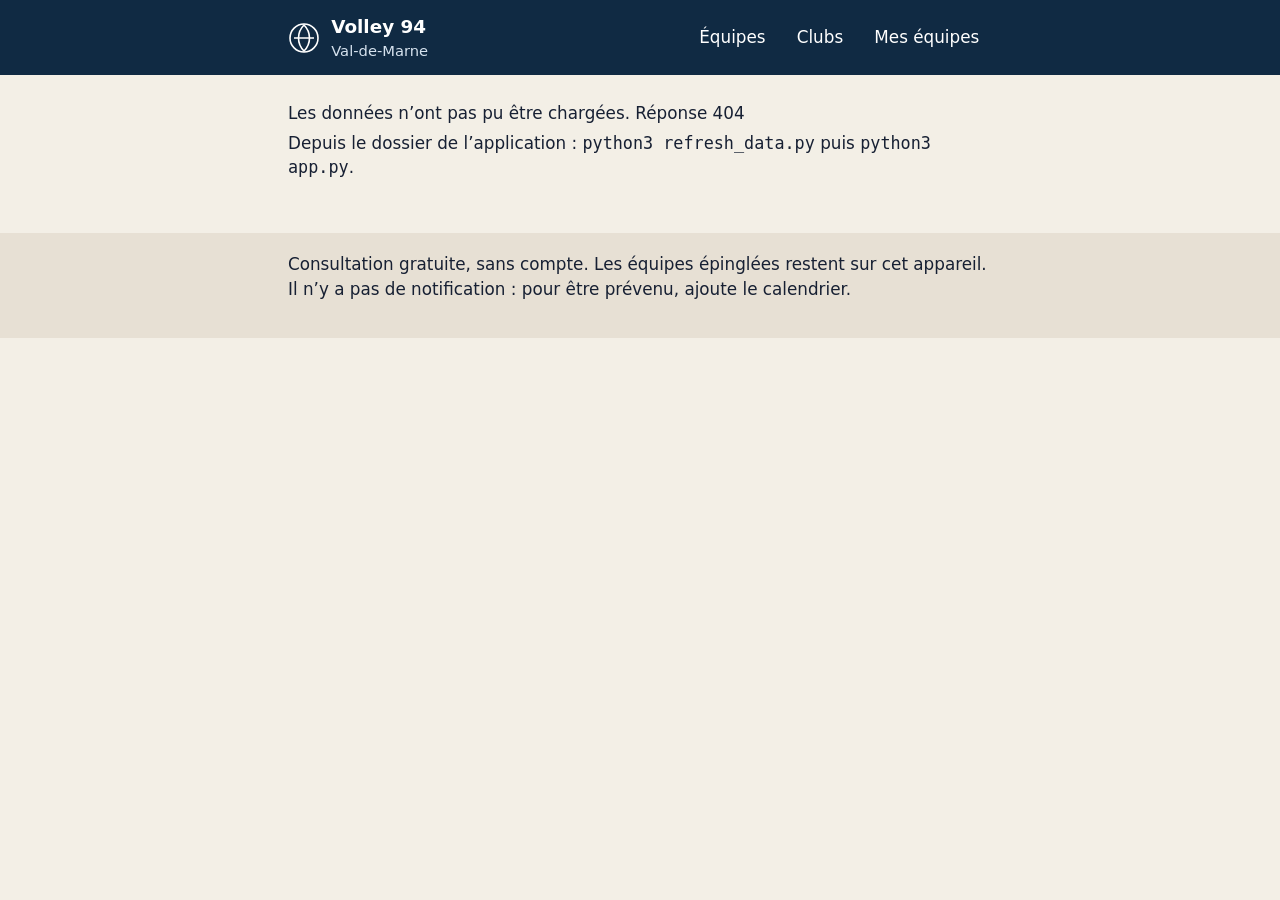
==== static/index.html @ c7c26ee9 "Ajouter Volley 94, consultation des clubs et matchs du Val-de-Marne. Application locale sans compte " ====
<!DOCTYPE html>
<html lang="fr">
<head>
  <meta charset="utf-8">
  <meta name="viewport" content="width=device-width, initial-scale=1">
  <meta name="robots" content="noindex">
  <meta name="description" content="Équipes, classements et matchs de volley du Val-de-Marne. Gratuit, sans compte.">
  <title>Volley 94 — équipes et matchs</title>
  <link rel="icon" href="data:image/svg+xml,%3Csvg xmlns='http://www.w3.org/2000/svg' viewBox='0 0 32 32'%3E%3Ccircle cx='16' cy='16' r='14' fill='%23102a43'/%3E%3Cpath d='M6 16h20M16 3c3.5 3.5 5.5 8 5.5 13S19.5 25.5 16 29c-3.5-3.5-5.5-8-5.5-13S12.5 6.5 16 3z' fill='none' stroke='%23f3efe6' stroke-width='1.6'/%3E%3C/svg%3E">
  <link rel="stylesheet" href="/static/style.css">
</head>
<body>
  <a class="skip" href="#contenu">Aller au contenu</a>
  <header class="top">
    <div class="bar">
      <a class="brand" href="/">
        <svg class="ball" viewBox="0 0 32 32" aria-hidden="true">
          <circle cx="16" cy="16" r="14" fill="none" stroke="currentColor" stroke-width="1.6"></circle>
          <path d="M6 16h20M16 3c3.5 3.5 5.5 8 5.5 13S19.5 25.5 16 29c-3.5-3.5-5.5-8-5.5-13S12.5 6.5 16 3z" fill="none" stroke="currentColor" stroke-width="1.6"></path>
        </svg>
        <span>
          <span class="brand-name">Volley 94</span>
          <span class="brand-sub">Val-de-Marne</span>
        </span>
      </a>
      <nav aria-label="Navigation">
        <a href="/">Équipes</a>
        <a href="/clubs">Clubs</a>
        <a href="/#suivies">Mes équipes</a>
      </nav>
    </div>
  </header>
  <main id="contenu" tabindex="-1">
    <p>Chargement des équipes…</p>
  </main>
  <footer>
    <div class="bar" id="pied">
      <p>Consultation gratuite, sans compte. Les équipes épinglées restent sur cet appareil. Il n’y a pas de notification : pour être prévenu, ajoute le calendrier.</p>
    </div>
  </footer>
  <noscript>
    <p>Active JavaScript pour afficher les équipes. Le serveur doit tourner sur cet ordinateur.</p>
  </noscript>
  <script src="/static/app.js"></script>
</body>
</html>
---- static/style.css ----
:root {
  --bg: #f3efe6;
  --ink: #172033;
  --muted: #3c4a5c;
  --card: #fffdf8;
  --navy: #102a43;
  --clay: #9a3412;
  --line: #e4d8c8;
  --tint: #fff7ed;
  --good: #14532d;
  --focus: #9a3412;
}

* { box-sizing: border-box; }

html { scroll-behavior: smooth; }

body {
  margin: 0;
  background: var(--bg);
  color: var(--ink);
  font-family: "Avenir Next", "Segoe UI", system-ui, sans-serif;
  font-size: 1.05rem;
  line-height: 1.45;
}

h1, h2, h3 {
  font-family: Georgia, "Iowan Old Style", Palatino, serif;
  line-height: 1.2;
  font-weight: 600;
}

h1 { font-size: clamp(1.7rem, 4vw, 2.35rem); margin: 0 0 0.4rem; }
h2 { font-size: 1.45rem; margin: 0 0 0.35rem; }
h3 { font-size: 1.15rem; margin: 0; }

p { margin: 0.35rem 0; }

a { color: var(--clay); }
a:hover { text-decoration-thickness: 2px; }

.skip {
  position: absolute;
  left: 0.75rem;
  top: -4rem;
  background: white;
  color: var(--navy);
  padding: 0.5rem 0.8rem;
  z-index: 5;
}
.skip:focus { top: 0.5rem; }

.top {
  background: var(--navy);
  color: white;
}

.bar {
  max-width: 46rem;
  margin: 0 auto;
  padding: 0.85rem 1rem;
  display: flex;
  flex-wrap: wrap;
  gap: 0.75rem 1.25rem;
  align-items: center;
  justify-content: space-between;
}

.brand {
  display: flex;
  gap: 0.7rem;
  align-items: center;
  color: white;
  text-decoration: none;
}
.brand-name { display: block; font-weight: 700; font-size: 1.15rem; }
.brand-sub { display: block; color: #d6e2ee; font-size: 0.92rem; }
.ball { width: 2rem; height: 2rem; }

nav { display: flex; flex-wrap: wrap; gap: 0.35rem; }
nav a {
  color: white;
  text-decoration: none;
  min-height: 44px;
  display: inline-flex;
  align-items: center;
  padding: 0.35rem 0.8rem;
  border-radius: 999px;
}
nav a[aria-current="page"] { background: white; color: var(--navy); }
nav a:hover { text-decoration: underline; }

main {
  max-width: 46rem;
  margin: 0 auto;
  padding: 1.25rem 1rem 3rem;
}
main:focus { outline: none; }
main:focus-visible { outline: 3px solid var(--focus); outline-offset: 4px; }

.lead { color: var(--muted); font-size: 1.05rem; }

.featured, .card, .panel {
  background: var(--card);
  border: 1px solid var(--line);
  border-radius: 16px;
  padding: 1rem 1rem 0.9rem;
  margin: 0.9rem 0;
}

.featured {
  background: var(--tint);
  border-color: #fdba74;
}

.eyebrow {
  margin: 0;
  color: var(--clay);
  font-size: 0.82rem;
  font-weight: 700;
  letter-spacing: 0.04em;
  text-transform: uppercase;
}

.meta, .hint { color: var(--muted); }
.hint { font-size: 0.95rem; }

.filters {
  display: grid;
  gap: 0.75rem;
  margin: 1rem 0;
}
@media (min-width: 700px) {
  .filters { grid-template-columns: 1fr 1fr; }
  .filters .wide { grid-column: 1 / -1; }
}

label { display: block; font-weight: 600; margin-bottom: 0.25rem; }

input, select, button {
  font: inherit;
  font-size: 1rem;
  color: var(--ink);
}

input, select {
  width: 100%;
  min-height: 44px;
  padding: 0.45rem 0.7rem;
  border: 1px solid #c4b8a8;
  border-radius: 10px;
  background: white;
}

.actions { display: flex; flex-wrap: wrap; gap: 0.5rem; margin-top: 0.75rem; }

.button, button {
  display: inline-flex;
  align-items: center;
  justify-content: center;
  min-height: 44px;
  padding: 0.4rem 0.95rem;
  border-radius: 999px;
  border: 2px solid var(--navy);
  background: var(--navy);
  color: white;
  text-decoration: none;
  cursor: pointer;
}
a.button:hover { color: white; }
button.ghost, a.ghost {
  background: transparent;
  color: var(--navy);
}
button[aria-pressed="true"] {
  background: var(--clay);
  border-color: var(--clay);
  color: white;
}

.badge {
  display: inline-block;
  background: #e7eef5;
  color: var(--navy);
  border-radius: 999px;
  padding: 0.1rem 0.55rem;
  font-size: 0.85rem;
}

.score { color: var(--good); font-weight: 700; }
.lost { color: var(--clay); font-weight: 700; }

.list { display: grid; gap: 0.75rem; }

.card h3 a { color: var(--ink); text-decoration: none; }
.card h3 a:hover { text-decoration: underline; }

.table-scroll {
  overflow-x: auto;
  margin-top: 0.5rem;
  border: 1px solid var(--line);
  border-radius: 12px;
}
table { border-collapse: collapse; width: 100%; min-width: 52rem; font-size: 0.92rem; }
th, td { padding: 0.45rem 0.5rem; text-align: right; border-bottom: 1px solid var(--line); white-space: nowrap; }
th:first-child, td:first-child, th:nth-child(2), td:nth-child(2) { text-align: left; }
th { background: #f7f1e8; font-weight: 600; }
caption { text-align: left; padding: 0.5rem; color: var(--muted); }

details { margin: 0.8rem 0; }
summary { cursor: pointer; min-height: 44px; display: flex; align-items: center; font-weight: 600; }

footer { background: #e7e0d4; color: var(--ink); }
footer .bar { display: block; padding-bottom: 2rem; }
footer a { color: var(--clay); }
footer ul { padding-left: 1.1rem; }

:focus-visible {
  outline: 3px solid var(--focus);
  outline-offset: 2px;
}

@media (prefers-reduced-motion: reduce) {
  html { scroll-behavior: auto; }
}
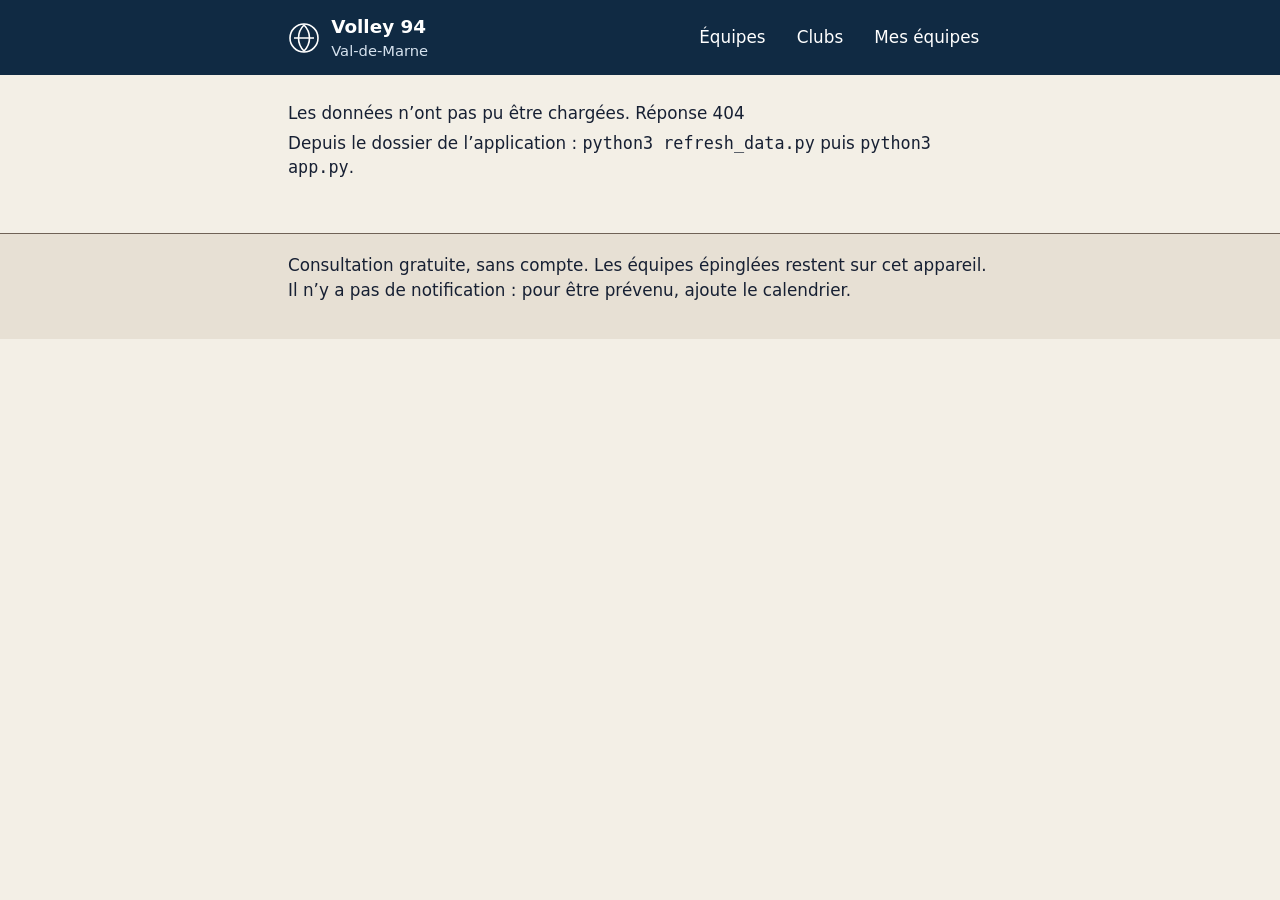
==== commit 918b916b: "Corriger l’affichage des listes et clarifier Volley 94. Les cartes d’équipes partaient en objet vide" ====
--- a/static/index.html
+++ b/static/index.html
@@ -2,7 +2,7 @@
 <html lang="fr">
 <head>
   <meta charset="utf-8">
-  <meta name="viewport" content="width=device-width, initial-scale=1">
+  <meta name="viewport" content="width=device-width, initial-scale=1, viewport-fit=cover">
   <meta name="robots" content="noindex">
   <meta name="description" content="Équipes, classements et matchs de volley du Val-de-Marne. Gratuit, sans compte.">
   <title>Volley 94 — équipes et matchs</title>
@@ -32,15 +32,15 @@
   </header>
   <main id="contenu" tabindex="-1">
     <p>Chargement des équipes…</p>
+    <noscript>
+      <p>Active JavaScript pour afficher les équipes. L’application doit tourner sur cet ordinateur.</p>
+    </noscript>
   </main>
   <footer>
     <div class="bar" id="pied">
       <p>Consultation gratuite, sans compte. Les équipes épinglées restent sur cet appareil. Il n’y a pas de notification : pour être prévenu, ajoute le calendrier.</p>
     </div>
   </footer>
-  <noscript>
-    <p>Active JavaScript pour afficher les équipes. Le serveur doit tourner sur cet ordinateur.</p>
-  </noscript>
   <script src="/static/app.js"></script>
 </body>
 </html>
--- a/static/style.css
+++ b/static/style.css
@@ -5,15 +5,17 @@
   --card: #fffdf8;
   --navy: #102a43;
   --clay: #9a3412;
-  --line: #e4d8c8;
+  --line: #6f6256;
   --tint: #fff7ed;
   --good: #14532d;
-  --focus: #9a3412;
 }
 
 * { box-sizing: border-box; }
 
-html { scroll-behavior: smooth; }
+html {
+  scroll-behavior: smooth;
+  scroll-padding-top: 8rem;
+}
 
 body {
   margin: 0;
@@ -22,7 +24,11 @@
   font-family: "Avenir Next", "Segoe UI", system-ui, sans-serif;
   font-size: 1.05rem;
   line-height: 1.45;
-}
+  padding-left: env(safe-area-inset-left);
+  padding-right: env(safe-area-inset-right);
+}
+
+h1, h2, h3, p, li, dd { overflow-wrap: break-word; }
 
 h1, h2, h3 {
   font-family: Georgia, "Iowan Old Style", Palatino, serif;
@@ -31,7 +37,7 @@
 }
 
 h1 { font-size: clamp(1.7rem, 4vw, 2.35rem); margin: 0 0 0.4rem; }
-h2 { font-size: 1.45rem; margin: 0 0 0.35rem; }
+h2 { font-size: 1.45rem; margin: 1.3rem 0 0.35rem; }
 h3 { font-size: 1.15rem; margin: 0; }
 
 p { margin: 0.35rem 0; }
@@ -46,11 +52,18 @@
   background: white;
   color: var(--navy);
   padding: 0.5rem 0.8rem;
-  z-index: 5;
-}
-.skip:focus { top: 0.5rem; }
+  z-index: 6;
+}
+.skip:focus {
+  top: 0.5rem;
+  outline: 3px solid #ffffff;
+  outline-offset: 3px;
+}
 
 .top {
+  position: sticky;
+  top: 0;
+  z-index: 4;
   background: var(--navy);
   color: white;
 }
@@ -84,23 +97,23 @@
   min-height: 44px;
   display: inline-flex;
   align-items: center;
+  justify-content: center;
   padding: 0.35rem 0.8rem;
   border-radius: 999px;
+  scroll-margin-top: 8rem;
 }
 nav a[aria-current="page"] { background: white; color: var(--navy); }
-nav a:hover { text-decoration: underline; }
+nav a:hover, nav a:focus-visible { text-decoration: underline; }
 
 main {
   max-width: 46rem;
   margin: 0 auto;
   padding: 1.25rem 1rem 3rem;
 }
-main:focus { outline: none; }
-main:focus-visible { outline: 3px solid var(--focus); outline-offset: 4px; }
 
 .lead { color: var(--muted); font-size: 1.05rem; }
 
-.featured, .card, .panel {
+.featured, .card, .panel, .empty {
   background: var(--card);
   border: 1px solid var(--line);
   border-radius: 16px;
@@ -110,20 +123,20 @@
 
 .featured {
   background: var(--tint);
-  border-color: #fdba74;
+  border: 2px solid var(--clay);
 }
 
 .eyebrow {
   margin: 0;
   color: var(--clay);
-  font-size: 0.82rem;
+  font-size: 0.95rem;
   font-weight: 700;
-  letter-spacing: 0.04em;
-  text-transform: uppercase;
 }
 
 .meta, .hint { color: var(--muted); }
 .hint { font-size: 0.95rem; }
+.crumbs { margin-bottom: 0.6rem; }
+.crumbs span { color: var(--muted); }
 
 .filters {
   display: grid;
@@ -147,10 +160,12 @@
   width: 100%;
   min-height: 44px;
   padding: 0.45rem 0.7rem;
-  border: 1px solid #c4b8a8;
+  border: 2px solid var(--line);
   border-radius: 10px;
   background: white;
 }
+
+::placeholder { color: var(--muted); opacity: 1; }
 
 .actions { display: flex; flex-wrap: wrap; gap: 0.5rem; margin-top: 0.75rem; }
 
@@ -166,11 +181,16 @@
   color: white;
   text-decoration: none;
   cursor: pointer;
+  text-align: center;
 }
 a.button:hover { color: white; }
 button.ghost, a.ghost {
-  background: transparent;
-  color: var(--navy);
+  background: white;
+  color: var(--navy);
+}
+a.button.ghost:hover, button.ghost:hover {
+  color: var(--navy);
+  background: #f4efe6;
 }
 button[aria-pressed="true"] {
   background: var(--clay);
@@ -182,6 +202,7 @@
   display: inline-block;
   background: #e7eef5;
   color: var(--navy);
+  border: 1px solid var(--navy);
   border-radius: 999px;
   padding: 0.1rem 0.55rem;
   font-size: 0.85rem;
@@ -190,34 +211,82 @@
 .score { color: var(--good); font-weight: 700; }
 .lost { color: var(--clay); font-weight: 700; }
 
-.list { display: grid; gap: 0.75rem; }
-
-.card h3 a { color: var(--ink); text-decoration: none; }
-.card h3 a:hover { text-decoration: underline; }
+.list, .standing { display: grid; gap: 0.75rem; }
+.standing { list-style: none; margin: 0.6rem 0; padding: 0; }
+.standing li {
+  background: var(--card);
+  border: 1px solid var(--line);
+  border-radius: 12px;
+  padding: 0.75rem 0.85rem;
+}
+.standing .place { margin: 0; font-weight: 700; }
+
+.facts { display: grid; gap: 0.6rem; margin: 0.8rem 0; }
+.facts div {
+  background: var(--card);
+  border: 1px solid var(--line);
+  border-radius: 12px;
+  padding: 0.7rem 0.85rem;
+}
+.facts dt { color: var(--muted); font-weight: 700; font-size: 0.95rem; }
+.facts dd { margin: 0.15rem 0 0; }
+
+.gloss { margin: 0.3rem 0 0; }
+.gloss dt { font-weight: 700; margin-top: 0.65rem; }
+.gloss dd { margin: 0.12rem 0 0; }
 
 .table-scroll {
   overflow-x: auto;
   margin-top: 0.5rem;
   border: 1px solid var(--line);
   border-radius: 12px;
-}
-table { border-collapse: collapse; width: 100%; min-width: 52rem; font-size: 0.92rem; }
+  max-width: 100%;
+}
+table { border-collapse: collapse; width: 100%; min-width: 52rem; font-size: 0.95rem; }
 th, td { padding: 0.45rem 0.5rem; text-align: right; border-bottom: 1px solid var(--line); white-space: nowrap; }
 th:first-child, td:first-child, th:nth-child(2), td:nth-child(2) { text-align: left; }
 th { background: #f7f1e8; font-weight: 600; }
-caption { text-align: left; padding: 0.5rem; color: var(--muted); }
+caption { text-align: left; padding: 0.6rem; color: var(--ink); white-space: normal; }
 
 details { margin: 0.8rem 0; }
 summary { cursor: pointer; min-height: 44px; display: flex; align-items: center; font-weight: 600; }
 
-footer { background: #e7e0d4; color: var(--ink); }
-footer .bar { display: block; padding-bottom: 2rem; }
+footer {
+  background: #e7e0d4;
+  color: var(--ink);
+  border-top: 1px solid var(--line);
+}
+footer .bar { display: block; padding-bottom: calc(2rem + env(safe-area-inset-bottom)); }
 footer a { color: var(--clay); }
 footer ul { padding-left: 1.1rem; }
 
+.sr-only {
+  position: absolute;
+  width: 1px;
+  height: 1px;
+  padding: 0;
+  margin: -1px;
+  overflow: hidden;
+  clip: rect(0, 0, 0, 0);
+  white-space: nowrap;
+  border: 0;
+}
+
 :focus-visible {
-  outline: 3px solid var(--focus);
-  outline-offset: 2px;
+  outline: 3px solid var(--navy);
+  outline-offset: 3px;
+}
+.top :focus-visible {
+  outline-color: #ffffff;
+}
+
+a, button, summary, input, select { scroll-margin-top: 8rem; }
+
+@media (max-width: 40rem) {
+  nav { width: 100%; }
+  nav a { flex: 1 1 auto; padding-inline: 0.45rem; }
+  .actions { flex-direction: column; align-items: stretch; }
+  .actions .button, .actions button { width: 100%; }
 }
 
 @media (prefers-reduced-motion: reduce) {
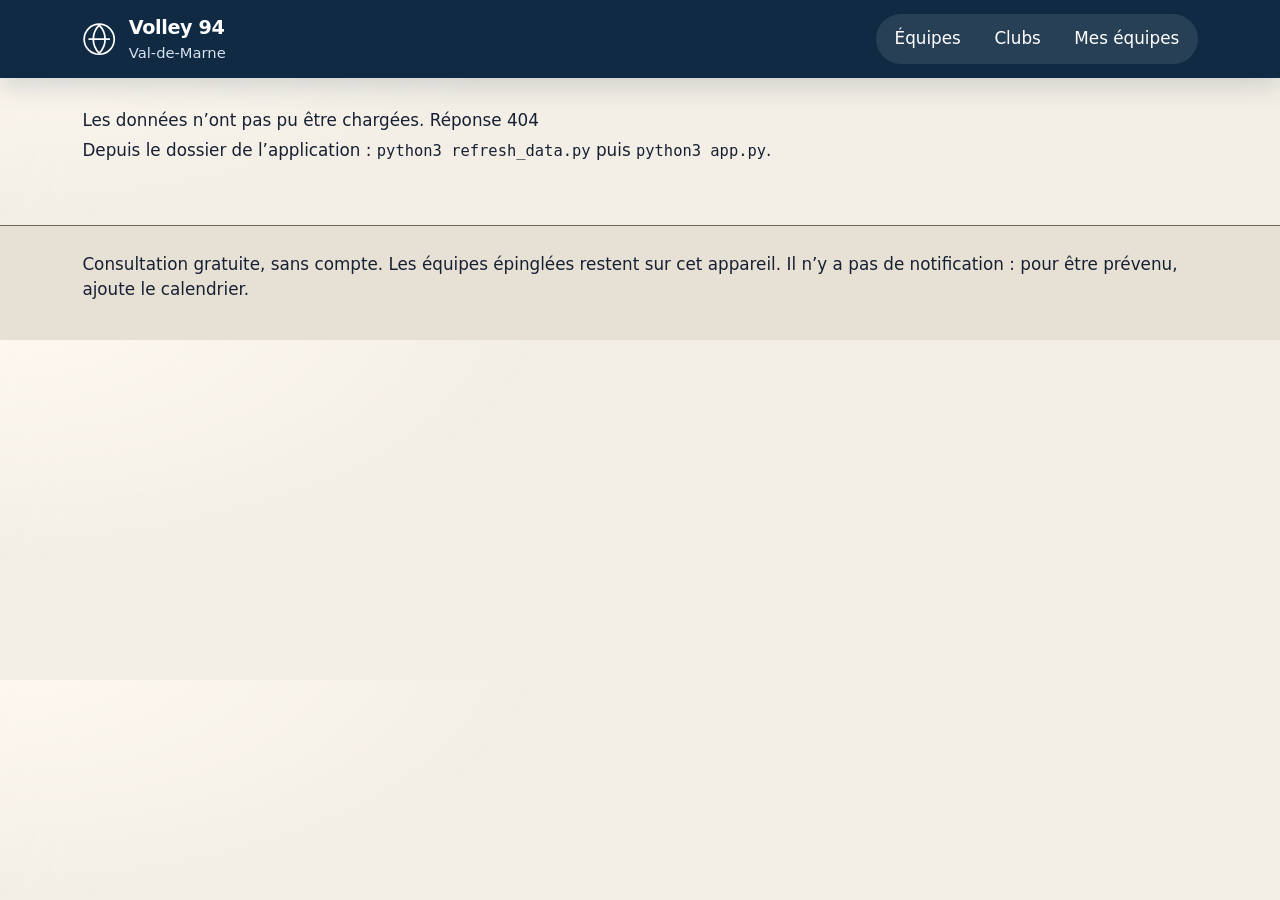
==== commit 64481040: "Rendre matchs et filtres de Volley 94 plus faciles à parcourir. Les lignes de match alignent la date" ====
--- a/static/index.html
+++ b/static/index.html
@@ -5,6 +5,7 @@
   <meta name="viewport" content="width=device-width, initial-scale=1, viewport-fit=cover">
   <meta name="robots" content="noindex">
   <meta name="description" content="Équipes, classements et matchs de volley du Val-de-Marne. Gratuit, sans compte.">
+  <meta name="theme-color" content="#102a43">
   <title>Volley 94 — équipes et matchs</title>
   <link rel="icon" href="data:image/svg+xml,%3Csvg xmlns='http://www.w3.org/2000/svg' viewBox='0 0 32 32'%3E%3Ccircle cx='16' cy='16' r='14' fill='%23102a43'/%3E%3Cpath d='M6 16h20M16 3c3.5 3.5 5.5 8 5.5 13S19.5 25.5 16 29c-3.5-3.5-5.5-8-5.5-13S12.5 6.5 16 3z' fill='none' stroke='%23f3efe6' stroke-width='1.6'/%3E%3C/svg%3E">
   <link rel="stylesheet" href="/static/style.css">
@@ -31,7 +32,7 @@
     </div>
   </header>
   <main id="contenu" tabindex="-1">
-    <p>Chargement des équipes…</p>
+    <p class="lead">Chargement des équipes…</p>
     <noscript>
       <p>Active JavaScript pour afficher les équipes. L’application doit tourner sur cet ordinateur.</p>
     </noscript>
--- a/static/style.css
+++ b/static/style.css
@@ -8,42 +8,53 @@
   --line: #6f6256;
   --tint: #fff7ed;
   --good: #14532d;
+  --soft: #e7e0d4;
+  --shadow: 0 1px 0 rgba(16, 42, 67, 0.04);
+  color-scheme: light;
 }
 
 * { box-sizing: border-box; }
 
 html {
   scroll-behavior: smooth;
-  scroll-padding-top: 8rem;
+  scroll-padding-top: 9rem;
 }
 
 body {
   margin: 0;
-  background: var(--bg);
+  background:
+    radial-gradient(900px 420px at 0% -10%, #fff9f1 0%, transparent 60%),
+    var(--bg);
   color: var(--ink);
-  font-family: "Avenir Next", "Segoe UI", system-ui, sans-serif;
+  font-family: "Avenir Next", "Segoe UI", "Helvetica Neue", system-ui, sans-serif;
   font-size: 1.05rem;
-  line-height: 1.45;
+  line-height: 1.5;
   padding-left: env(safe-area-inset-left);
   padding-right: env(safe-area-inset-right);
 }
 
 h1, h2, h3, p, li, dd { overflow-wrap: break-word; }
+h1, h2 { text-wrap: balance; }
+p { text-wrap: pretty; }
 
 h1, h2, h3 {
-  font-family: Georgia, "Iowan Old Style", Palatino, serif;
-  line-height: 1.2;
+  font-family: "Iowan Old Style", Palatino, Georgia, serif;
+  line-height: 1.15;
   font-weight: 600;
-}
-
-h1 { font-size: clamp(1.7rem, 4vw, 2.35rem); margin: 0 0 0.4rem; }
-h2 { font-size: 1.45rem; margin: 1.3rem 0 0.35rem; }
-h3 { font-size: 1.15rem; margin: 0; }
+  color: var(--navy);
+}
+
+h1 { font-size: clamp(1.85rem, 4vw, 2.7rem); margin: 0.2rem 0 0.55rem; letter-spacing: -0.02em; }
+h2 { font-size: 1.4rem; margin: 2.15rem 0 0.8rem; padding-bottom: 0.4rem; border-bottom: 1px solid #cfc4b6; }
+h3 { font-size: 1.18rem; margin: 0; line-height: 1.25; }
 
 p { margin: 0.35rem 0; }
 
-a { color: var(--clay); }
-a:hover { text-decoration-thickness: 2px; }
+a {
+  color: var(--navy);
+  text-underline-offset: 0.16em;
+}
+a:hover { color: var(--clay); }
 
 .skip {
   position: absolute;
@@ -53,6 +64,7 @@
   color: var(--navy);
   padding: 0.5rem 0.8rem;
   z-index: 6;
+  border-radius: 999px;
 }
 .skip:focus {
   top: 0.5rem;
@@ -66,31 +78,41 @@
   z-index: 4;
   background: var(--navy);
   color: white;
+  padding-top: env(safe-area-inset-top);
+  box-shadow: 0 8px 24px rgba(16, 42, 67, 0.16);
 }
 
 .bar {
-  max-width: 46rem;
+  max-width: 72rem;
   margin: 0 auto;
-  padding: 0.85rem 1rem;
+  padding: 0.85rem 1.15rem;
   display: flex;
   flex-wrap: wrap;
-  gap: 0.75rem 1.25rem;
+  gap: 0.75rem 1.5rem;
   align-items: center;
   justify-content: space-between;
 }
 
 .brand {
   display: flex;
-  gap: 0.7rem;
+  gap: 0.75rem;
   align-items: center;
   color: white;
   text-decoration: none;
 }
-.brand-name { display: block; font-weight: 700; font-size: 1.15rem; }
+.brand:hover { color: white; }
+.brand-name { display: block; font-weight: 700; font-size: 1.2rem; letter-spacing: -0.02em; }
 .brand-sub { display: block; color: #d6e2ee; font-size: 0.92rem; }
-.ball { width: 2rem; height: 2rem; }
-
-nav { display: flex; flex-wrap: wrap; gap: 0.35rem; }
+.ball { width: 2.15rem; height: 2.15rem; }
+
+nav {
+  display: flex;
+  flex-wrap: wrap;
+  gap: 0.2rem;
+  padding: 0.2rem;
+  background: rgba(255, 255, 255, 0.1);
+  border-radius: 999px;
+}
 nav a {
   color: white;
   text-decoration: none;
@@ -98,83 +120,134 @@
   display: inline-flex;
   align-items: center;
   justify-content: center;
-  padding: 0.35rem 0.8rem;
+  padding: 0.35rem 0.95rem;
   border-radius: 999px;
-  scroll-margin-top: 8rem;
+  scroll-margin-top: 9rem;
 }
 nav a[aria-current="page"] { background: white; color: var(--navy); }
-nav a:hover, nav a:focus-visible { text-decoration: underline; }
+nav a:hover { background: rgba(255, 255, 255, 0.16); color: white; text-decoration: none; }
+nav a[aria-current="page"]:hover { background: white; color: var(--navy); }
 
 main {
-  max-width: 46rem;
+  max-width: 72rem;
   margin: 0 auto;
-  padding: 1.25rem 1rem 3rem;
-}
-
-.lead { color: var(--muted); font-size: 1.05rem; }
-
-.featured, .card, .panel, .empty {
+  padding: 1.5rem 1.15rem 3.5rem;
+}
+
+.lead {
+  color: var(--muted);
+  font-size: 1.08rem;
+  max-width: 40rem;
+  margin-top: 0;
+}
+
+.featured, .card, .panel, .empty, .filters {
   background: var(--card);
   border: 1px solid var(--line);
-  border-radius: 16px;
-  padding: 1rem 1rem 0.9rem;
-  margin: 0.9rem 0;
-}
+  border-radius: 18px;
+  box-shadow: var(--shadow);
+}
+
+.featured, .panel, .filters { margin: 1.15rem 0; }
+.card, .empty { padding: 1.05rem 1.1rem 1rem; }
+.panel { padding: 1.1rem 1.15rem 1.05rem; border-left: 4px solid var(--navy); }
+.panel h2 { margin-top: 0; border-bottom: 0; padding-bottom: 0; }
 
 .featured {
   background: var(--tint);
   border: 2px solid var(--clay);
+  padding: 1.2rem 1.2rem 1.1rem;
+  display: grid;
+  gap: 0.85rem 1.75rem;
+  align-items: center;
+}
+.featured h2 { margin: 0.15rem 0 0.35rem; border: 0; padding: 0; font-size: clamp(1.45rem, 3vw, 1.9rem); }
+.featured .actions { margin-top: 0; }
+
+.is-featured {
+  background: var(--tint);
+  border-width: 2px;
+  border-color: var(--clay);
 }
 
 .eyebrow {
   margin: 0;
   color: var(--clay);
-  font-size: 0.95rem;
-  font-weight: 700;
+  font-size: 0.82rem;
+  font-weight: 700;
+  letter-spacing: 0.06em;
+  text-transform: uppercase;
 }
 
 .meta, .hint { color: var(--muted); }
 .hint { font-size: 0.95rem; }
-.crumbs { margin-bottom: 0.6rem; }
+.meta { margin: 0 0 0.4rem; font-size: 0.95rem; }
+
+.crumbs { margin: 0 0 0.9rem; font-size: 0.95rem; }
 .crumbs span { color: var(--muted); }
 
 .filters {
   display: grid;
-  gap: 0.75rem;
-  margin: 1rem 0;
-}
-@media (min-width: 700px) {
-  .filters { grid-template-columns: 1fr 1fr; }
+  gap: 0.85rem 0.9rem;
+  padding: 1rem;
+}
+.field { min-width: 0; display: flex; flex-direction: column; justify-content: flex-end; }
+
+@media (min-width: 760px) {
+  .filters { grid-template-columns: repeat(3, minmax(0, 1fr)); }
   .filters .wide { grid-column: 1 / -1; }
-}
-
-label { display: block; font-weight: 600; margin-bottom: 0.25rem; }
-
-input, select, button {
-  font: inherit;
-  font-size: 1rem;
-  color: var(--ink);
-}
+  .featured { grid-template-columns: minmax(0, 1fr) auto; }
+}
+
+label {
+  display: block;
+  margin-bottom: 0.3rem;
+  color: var(--navy);
+  font-size: 0.95rem;
+  font-weight: 700;
+}
+
+input, select, button { font: inherit; font-size: 1rem; color: var(--ink); }
 
 input, select {
   width: 100%;
-  min-height: 44px;
-  padding: 0.45rem 0.7rem;
+  min-height: 48px;
+  padding: 0.5rem 0.85rem;
   border: 2px solid var(--line);
-  border-radius: 10px;
+  border-radius: 12px;
   background: white;
 }
 
+input[type="search"] {
+  border-radius: 999px;
+  min-height: 52px;
+  padding-left: 2.85rem;
+  background-image: url("data:image/svg+xml,%3Csvg xmlns='http://www.w3.org/2000/svg' width='20' height='20' viewBox='0 0 20 20' fill='none'%3E%3Ccircle cx='8.5' cy='8.5' r='5.25' stroke='%23102a43' stroke-width='1.8'/%3E%3Cpath d='M12.6 12.6L17 17' stroke='%23102a43' stroke-width='1.8' stroke-linecap='round'/%3E%3C/svg%3E");
+  background-repeat: no-repeat;
+  background-position: 1rem center;
+  background-size: 1.15rem;
+}
+
+select {
+  appearance: none;
+  padding-right: 2.4rem;
+  background-image: url("data:image/svg+xml,%3Csvg xmlns='http://www.w3.org/2000/svg' width='12' height='8' viewBox='0 0 12 8'%3E%3Cpath d='M1 1.4L6 6.2L11 1.4' fill='none' stroke='%23102a43' stroke-width='1.6' stroke-linecap='round' stroke-linejoin='round'/%3E%3C/svg%3E");
+  background-repeat: no-repeat;
+  background-position: right 0.85rem center;
+  background-size: 0.75rem;
+}
+
 ::placeholder { color: var(--muted); opacity: 1; }
 
-.actions { display: flex; flex-wrap: wrap; gap: 0.5rem; margin-top: 0.75rem; }
+.actions { display: flex; flex-wrap: wrap; gap: 0.55rem; margin-top: 0.9rem; }
+.filters .actions { margin-top: 0; justify-content: flex-end; }
 
 .button, button {
   display: inline-flex;
   align-items: center;
   justify-content: center;
   min-height: 44px;
-  padding: 0.4rem 0.95rem;
+  padding: 0.45rem 1.05rem;
   border-radius: 999px;
   border: 2px solid var(--navy);
   background: var(--navy);
@@ -182,8 +255,9 @@
   text-decoration: none;
   cursor: pointer;
   text-align: center;
-}
-a.button:hover { color: white; }
+  font-weight: 600;
+}
+a.button:hover { color: white; background: #1b3d5c; }
 button.ghost, a.ghost {
   background: white;
   color: var(--navy);
@@ -204,61 +278,201 @@
   color: var(--navy);
   border: 1px solid var(--navy);
   border-radius: 999px;
-  padding: 0.1rem 0.55rem;
-  font-size: 0.85rem;
+  padding: 0.08rem 0.55rem;
+  font-size: 0.82rem;
+  font-weight: 700;
+  letter-spacing: 0.01em;
+  vertical-align: 0.05em;
 }
 
 .score { color: var(--good); font-weight: 700; }
 .lost { color: var(--clay); font-weight: 700; }
 
-.list, .standing { display: grid; gap: 0.75rem; }
-.standing { list-style: none; margin: 0.6rem 0; padding: 0; }
+.section-head {
+  display: flex;
+  flex-wrap: wrap;
+  align-items: baseline;
+  justify-content: space-between;
+  gap: 0.25rem 1rem;
+  margin: 2rem 0 0.85rem;
+}
+.section-head h2 { margin: 0; padding: 0; border: 0; }
+#compte, #club-compte {
+  margin: 0 0 0.75rem;
+  font-weight: 700;
+  font-variant-numeric: tabular-nums;
+  color: var(--navy);
+}
+.section-head #compte { margin: 0; }
+
+.list, .matches, .standing { display: grid; gap: 0.85rem; }
+.list > .empty, .list > .hint, .matches > .empty { margin: 0; grid-column: 1 / -1; }
+
+.team-club { margin: 0.2rem 0 0; }
+.team-rank {
+  margin: 0.45rem 0 0;
+  font-weight: 700;
+  font-variant-numeric: tabular-nums;
+}
+.next {
+  margin: 0.8rem 0 0;
+  padding: 0.6rem 0.75rem;
+  border-radius: 12px;
+}
+.next:not(.hint) { background: var(--tint); }
+.list > .team {
+  display: flex;
+  flex-direction: column;
+}
+.list > .team .actions { margin-top: auto; padding-top: 0.85rem; }
+
+.match {
+  display: grid;
+  grid-template-columns: 1fr;
+  grid-template-areas: "when" "main";
+  gap: 0.35rem 1.25rem;
+  align-items: center;
+  margin: 0;
+}
+.match:has(.match-outcome) { grid-template-areas: "when" "main" "outcome"; }
+.match.has-extra { grid-template-areas: "when" "main" "extra"; }
+.match.has-extra:has(.match-outcome) { grid-template-areas: "when" "main" "outcome" "extra"; }
+.match-when { grid-area: when; }
+.match-main { grid-area: main; }
+.match-outcome { grid-area: outcome; }
+.match-extra { grid-area: extra; }
+.match-when time { display: block; text-decoration: none; }
+.when-day {
+  display: block;
+  color: var(--clay);
+  font-size: 0.78rem;
+  font-weight: 700;
+  letter-spacing: 0.06em;
+  text-transform: uppercase;
+}
+.when-date {
+  display: block;
+  color: var(--ink);
+  font-weight: 700;
+}
+.when-time {
+  display: block;
+  margin-top: 0.12rem;
+  color: var(--muted);
+  font-variant-numeric: tabular-nums;
+}
+.match-main { min-width: 0; }
+.match-main h3 { margin: 0; }
+.match-where, .match-detail { margin: 0.2rem 0 0; }
+.match-where { color: var(--ink); }
+.match-detail { color: var(--muted); font-size: 0.95rem; }
+.match-outcome {
+  margin: 0;
+  font-weight: 700;
+  font-size: 1.08rem;
+  font-variant-numeric: tabular-nums;
+  line-height: 1.3;
+}
+
+.scoreline {
+  margin: 0.15rem 0 0.2rem;
+  font-family: "Iowan Old Style", Palatino, Georgia, serif;
+  font-size: clamp(1.7rem, 4vw, 2.5rem);
+  line-height: 1.1;
+  font-variant-numeric: tabular-nums;
+  color: var(--navy);
+}
+.scoreline.score { color: var(--good); }
+.match-kick { margin-top: 0.15rem; }
+
+.standing { list-style: none; margin: 0.4rem 0 0; padding: 0; }
 .standing li {
+  display: grid;
+  grid-template-columns: auto minmax(0, 1fr);
+  gap: 0.15rem 1rem;
+  align-items: center;
   background: var(--card);
   border: 1px solid var(--line);
-  border-radius: 12px;
-  padding: 0.75rem 0.85rem;
-}
-.standing .place { margin: 0; font-weight: 700; }
-
-.facts { display: grid; gap: 0.6rem; margin: 0.8rem 0; }
+  border-radius: 14px;
+  padding: 0.8rem 0.95rem;
+}
+.standing .place {
+  margin: 0;
+  font-weight: 700;
+  font-variant-numeric: tabular-nums;
+  color: var(--navy);
+}
+.standing-name { margin: 0; font-weight: 600; }
+.standing .hint { margin: 0.12rem 0 0; }
+
+.facts { display: grid; gap: 0.65rem; margin: 0.9rem 0 1rem; }
 .facts div {
   background: var(--card);
   border: 1px solid var(--line);
-  border-radius: 12px;
-  padding: 0.7rem 0.85rem;
-}
-.facts dt { color: var(--muted); font-weight: 700; font-size: 0.95rem; }
-.facts dd { margin: 0.15rem 0 0; }
-
-.gloss { margin: 0.3rem 0 0; }
-.gloss dt { font-weight: 700; margin-top: 0.65rem; }
+  border-radius: 14px;
+  padding: 0.75rem 0.9rem;
+}
+.facts dt { color: var(--muted); font-weight: 700; font-size: 0.92rem; }
+.facts dd { margin: 0.2rem 0 0; font-size: 1.05rem; }
+
+.gloss { margin: 0.15rem 0 0.2rem; }
+.gloss dt { font-weight: 700; margin-top: 0.7rem; color: var(--navy); }
 .gloss dd { margin: 0.12rem 0 0; }
 
 .table-scroll {
   overflow-x: auto;
   margin-top: 0.5rem;
   border: 1px solid var(--line);
-  border-radius: 12px;
+  border-radius: 14px;
   max-width: 100%;
+  background: var(--card);
 }
 table { border-collapse: collapse; width: 100%; min-width: 52rem; font-size: 0.95rem; }
-th, td { padding: 0.45rem 0.5rem; text-align: right; border-bottom: 1px solid var(--line); white-space: nowrap; }
+th, td { padding: 0.55rem 0.6rem; text-align: right; border-bottom: 1px solid var(--line); white-space: nowrap; }
 th:first-child, td:first-child, th:nth-child(2), td:nth-child(2) { text-align: left; }
-th { background: #f7f1e8; font-weight: 600; }
-caption { text-align: left; padding: 0.6rem; color: var(--ink); white-space: normal; }
-
-details { margin: 0.8rem 0; }
-summary { cursor: pointer; min-height: 44px; display: flex; align-items: center; font-weight: 600; }
+th { background: #f7f1e8; font-weight: 600; position: sticky; top: 0; }
+caption { text-align: left; padding: 0.7rem 0.75rem; color: var(--ink); white-space: normal; }
+
+details {
+  margin: 1rem 0;
+  background: var(--card);
+  border: 1px solid var(--line);
+  border-radius: 16px;
+  padding: 0.15rem 1rem;
+}
+details[open] { padding-bottom: 0.85rem; }
+summary {
+  cursor: pointer;
+  min-height: 48px;
+  display: flex;
+  align-items: center;
+  justify-content: space-between;
+  gap: 1rem;
+  font-weight: 700;
+  list-style: none;
+}
+summary::-webkit-details-marker { display: none; }
+summary::after {
+  content: "";
+  width: 0.5rem;
+  height: 0.5rem;
+  border-right: 2px solid var(--navy);
+  border-bottom: 2px solid var(--navy);
+  transform: rotate(45deg);
+  flex: none;
+  margin-bottom: 0.2rem;
+}
+details[open] > summary::after { transform: rotate(225deg); margin-bottom: -0.15rem; }
 
 footer {
-  background: #e7e0d4;
+  background: var(--soft);
   color: var(--ink);
   border-top: 1px solid var(--line);
 }
-footer .bar { display: block; padding-bottom: calc(2rem + env(safe-area-inset-bottom)); }
-footer a { color: var(--clay); }
-footer ul { padding-left: 1.1rem; }
+footer .bar { display: block; padding-top: 1.25rem; padding-bottom: calc(2rem + env(safe-area-inset-bottom)); }
+footer a { color: var(--navy); }
+footer ul { padding-left: 1.15rem; margin: 0.35rem 0 0; }
+footer details { background: transparent; }
 
 .sr-only {
   position: absolute;
@@ -272,21 +486,49 @@
   border: 0;
 }
 
+code { font-family: ui-monospace, SFMono-Regular, Menlo, monospace; font-size: 0.92em; overflow-wrap: anywhere; }
+
 :focus-visible {
   outline: 3px solid var(--navy);
   outline-offset: 3px;
 }
-.top :focus-visible {
-  outline-color: #ffffff;
-}
-
-a, button, summary, input, select { scroll-margin-top: 8rem; }
+.top :focus-visible { outline-color: #ffffff; }
+
+a, button, summary, input, select { scroll-margin-top: 9rem; }
+
+::selection { background: #f3d3c2; color: var(--ink); }
+
+@media (min-width: 720px) {
+  .match,
+  .match:has(.match-outcome),
+  .match.has-extra,
+  .match.has-extra:has(.match-outcome) {
+    grid-template-columns: 10.5rem minmax(0, 1fr) minmax(9rem, max-content);
+    grid-template-areas: "when main outcome";
+  }
+  .match.has-extra,
+  .match.has-extra:has(.match-outcome) {
+    grid-template-areas:
+      "when main outcome"
+      "when extra outcome";
+  }
+  .match-outcome { text-align: right; align-self: center; }
+}
+
+@media (min-width: 960px) {
+  .list { grid-template-columns: 1fr 1fr; }
+  .facts { grid-template-columns: 1fr 1fr; }
+}
 
 @media (max-width: 40rem) {
+  main { padding-top: 1.15rem; }
   nav { width: 100%; }
-  nav a { flex: 1 1 auto; padding-inline: 0.45rem; }
+  nav a { flex: 1 1 auto; padding-inline: 0.4rem; }
   .actions { flex-direction: column; align-items: stretch; }
   .actions .button, .actions button { width: 100%; }
+  .filters .actions { align-items: stretch; }
+  .standing li { grid-template-columns: 1fr; }
+  h2 { margin-top: 1.7rem; }
 }
 
 @media (prefers-reduced-motion: reduce) {
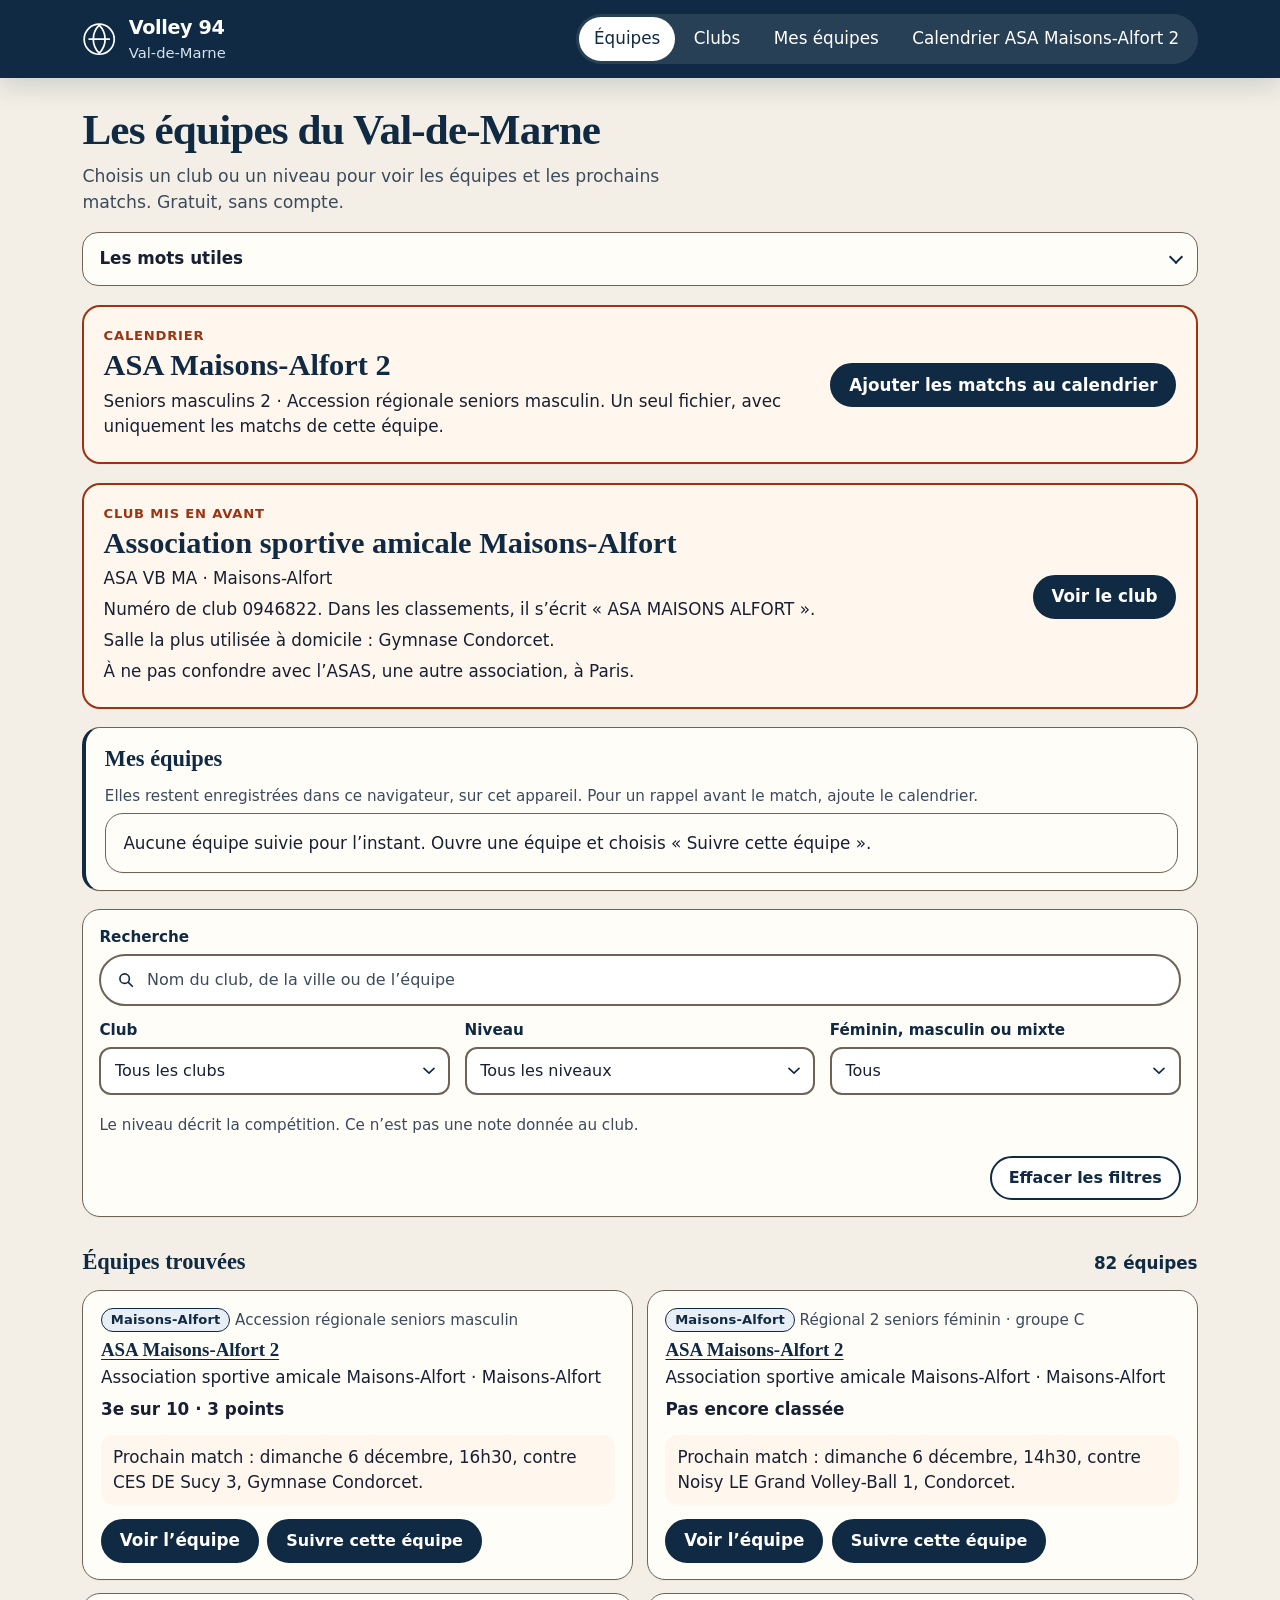
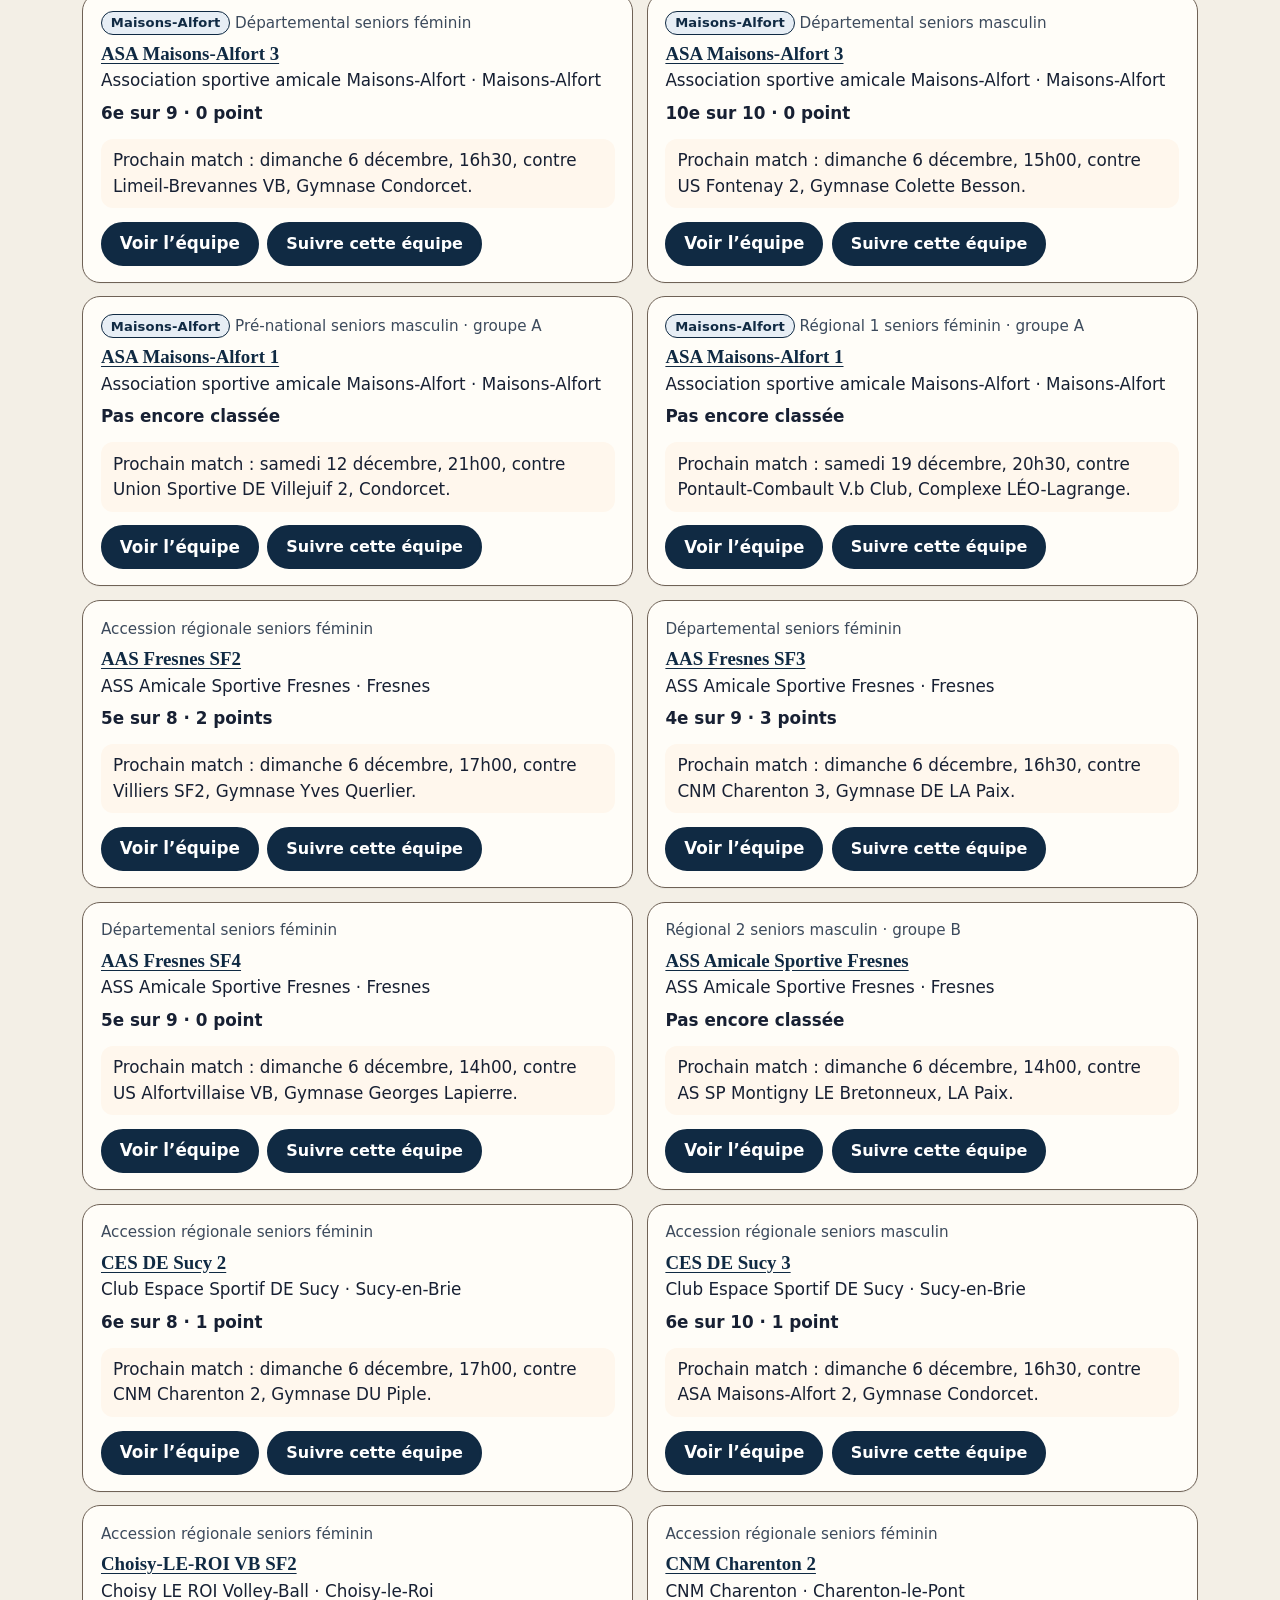
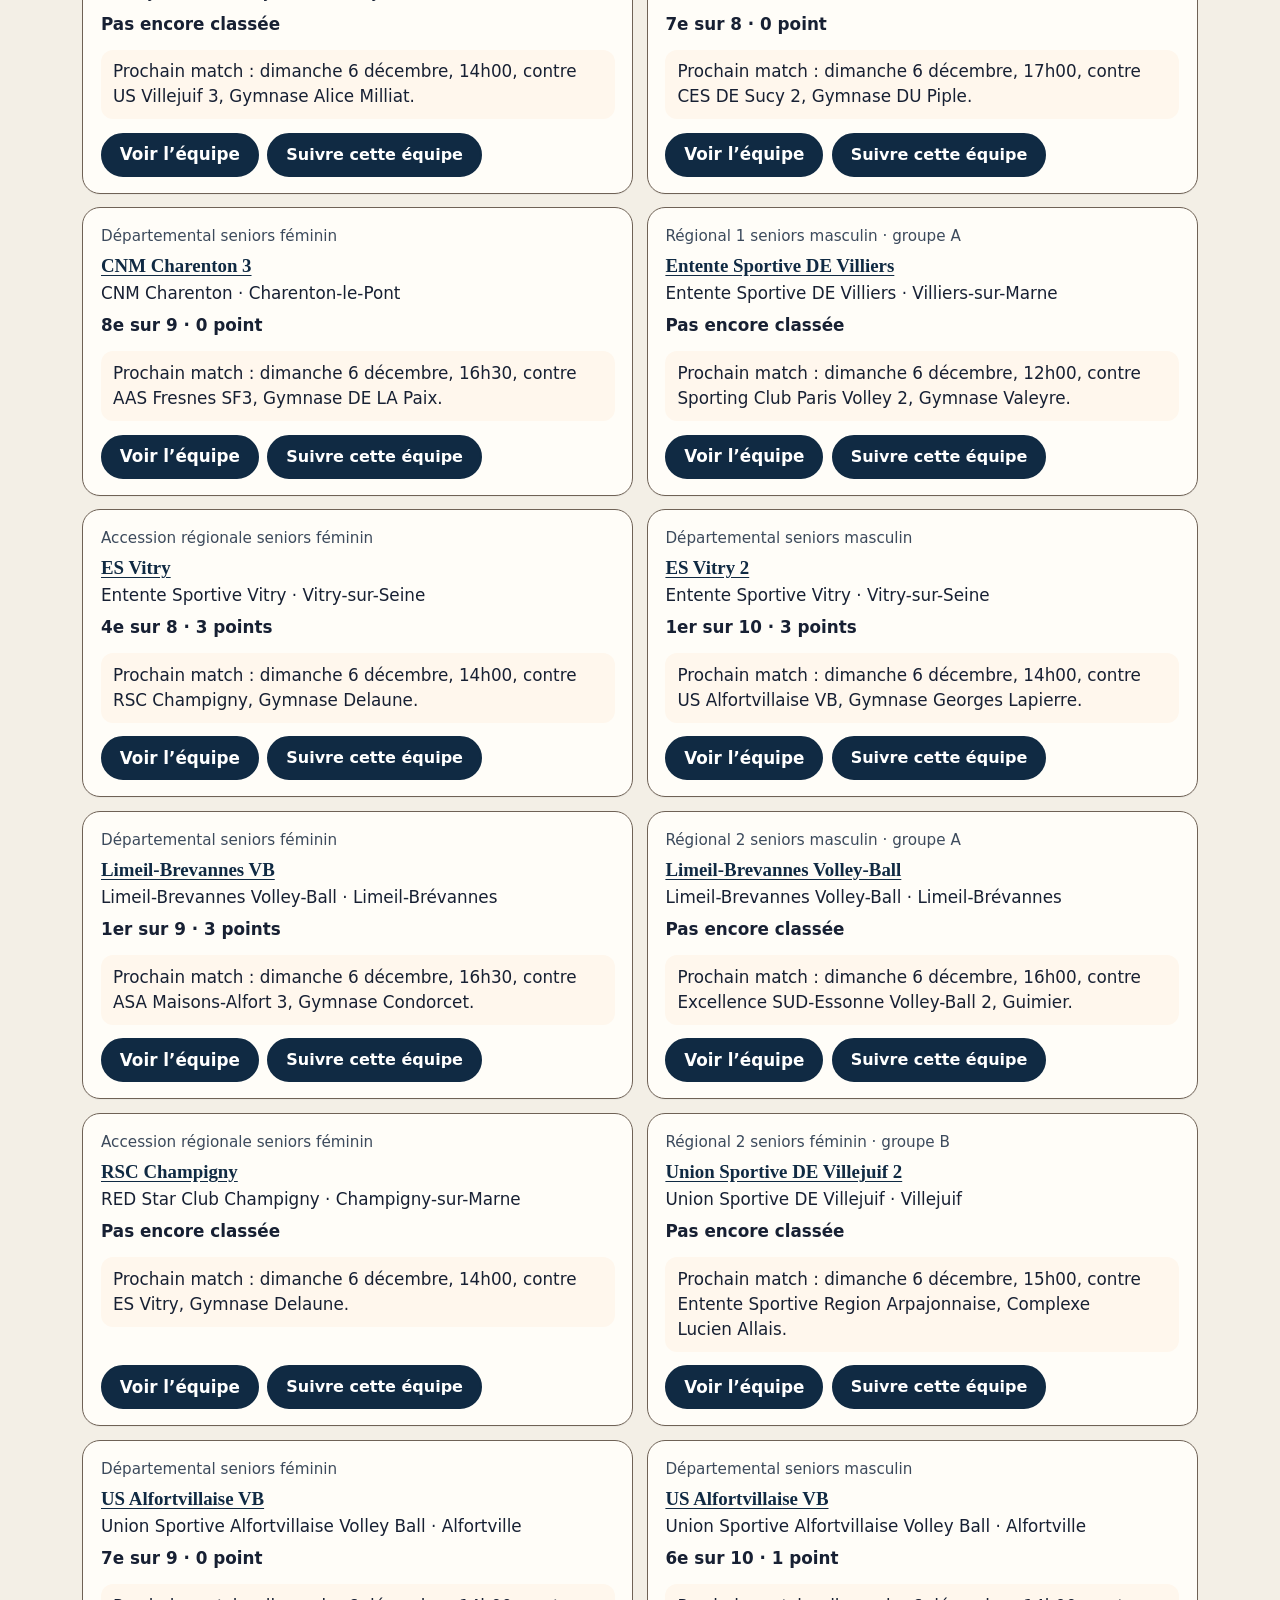
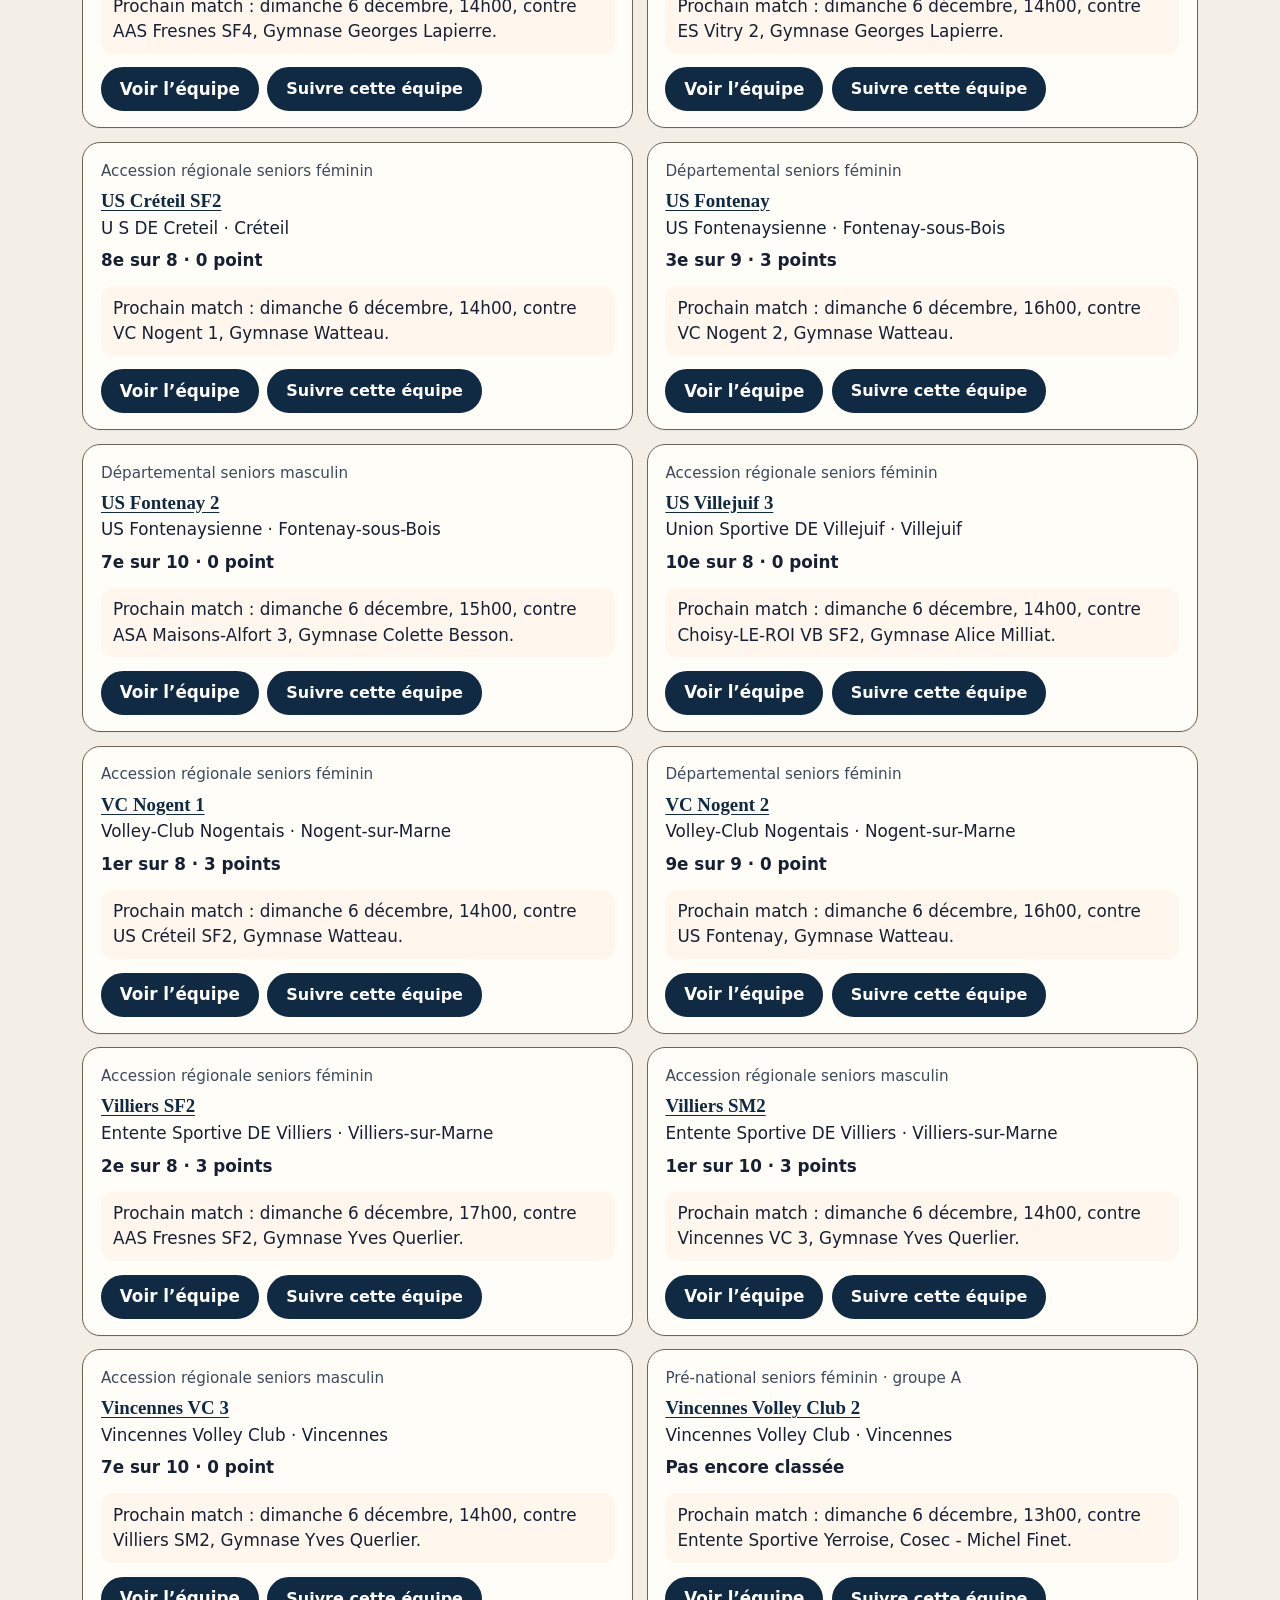
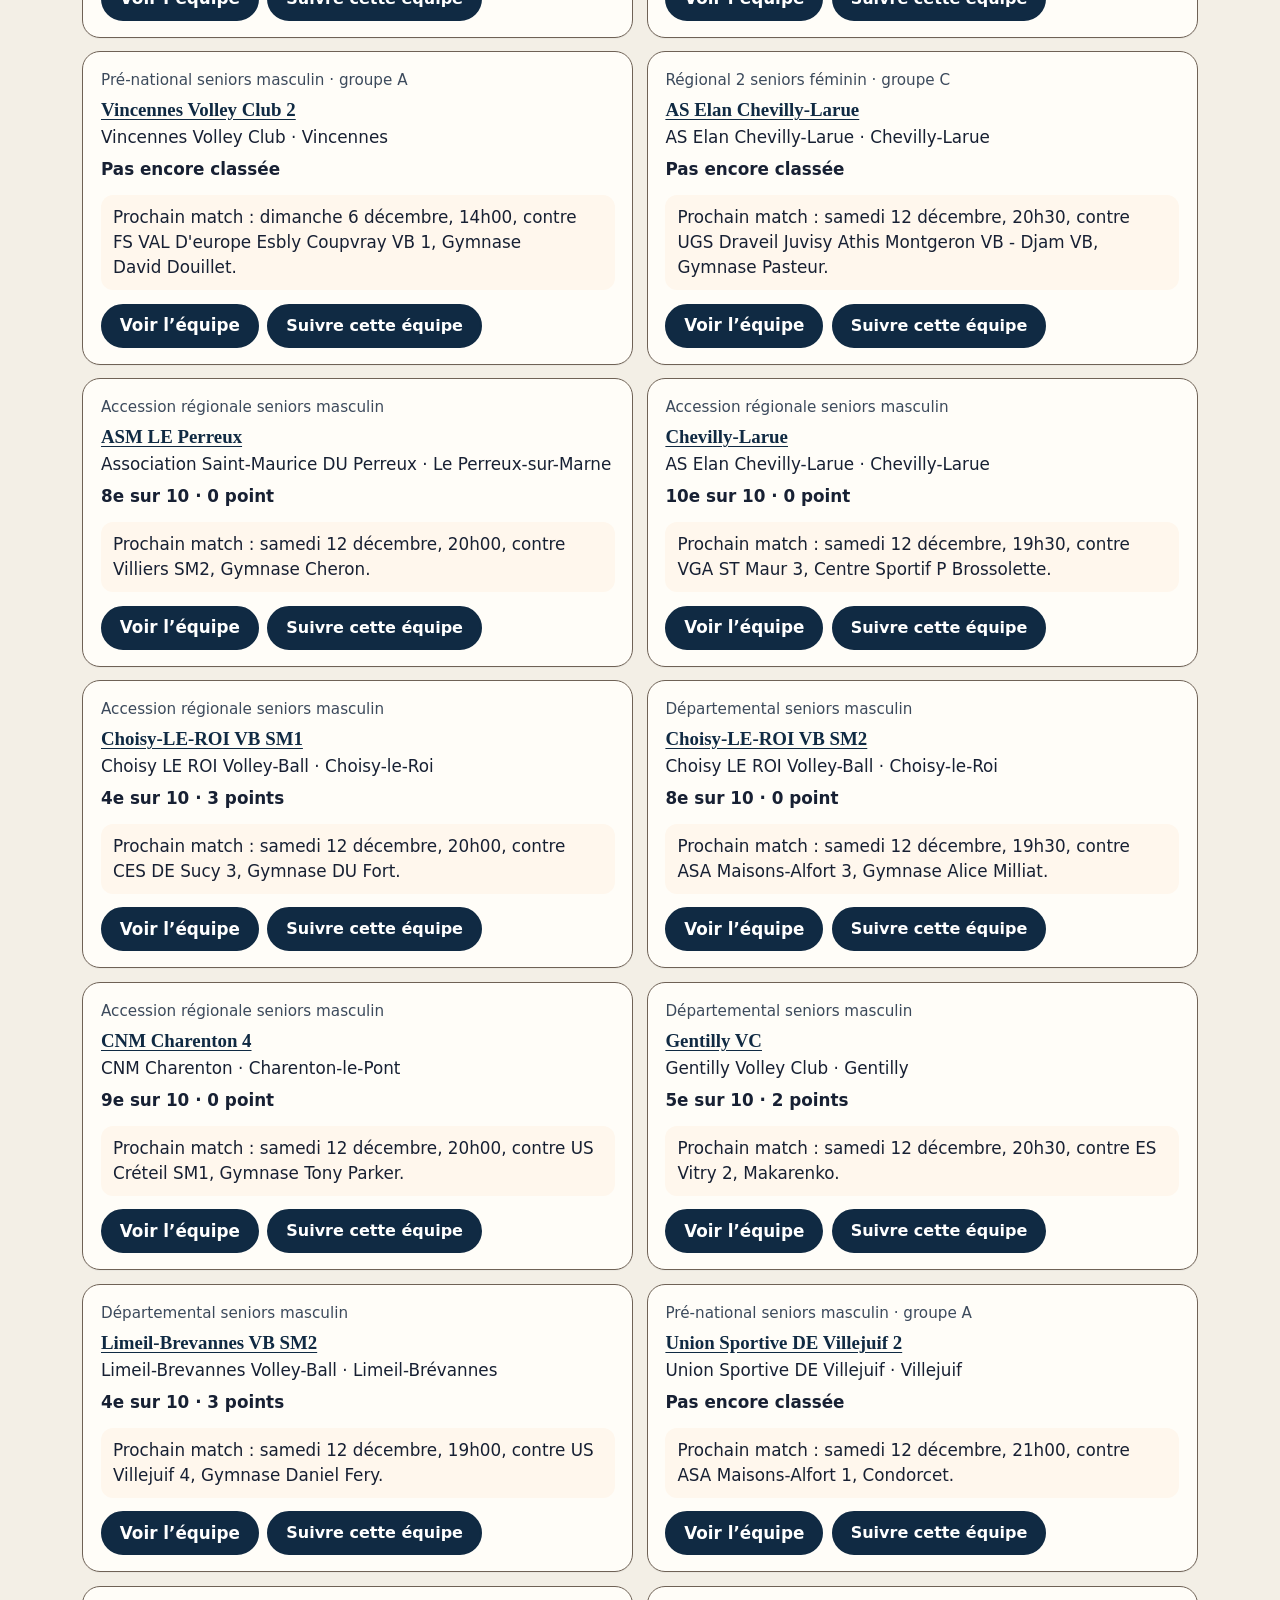
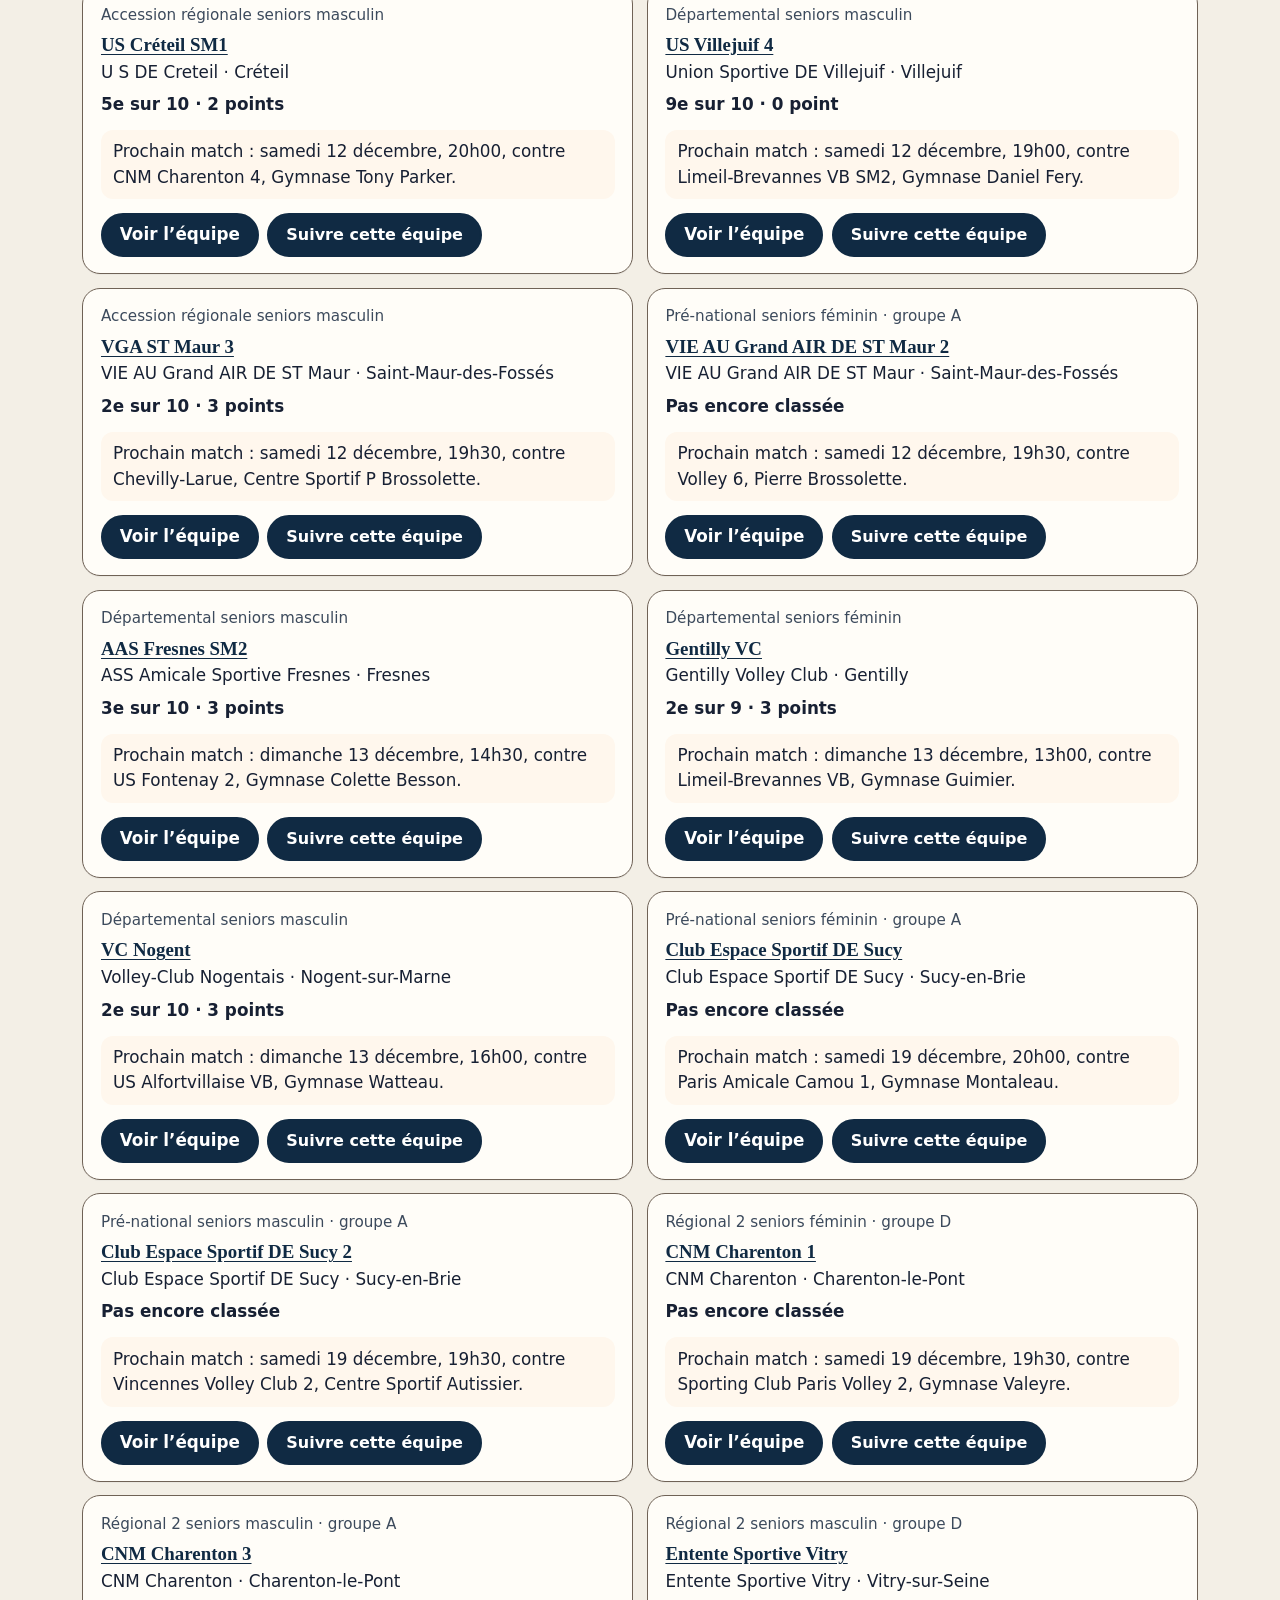
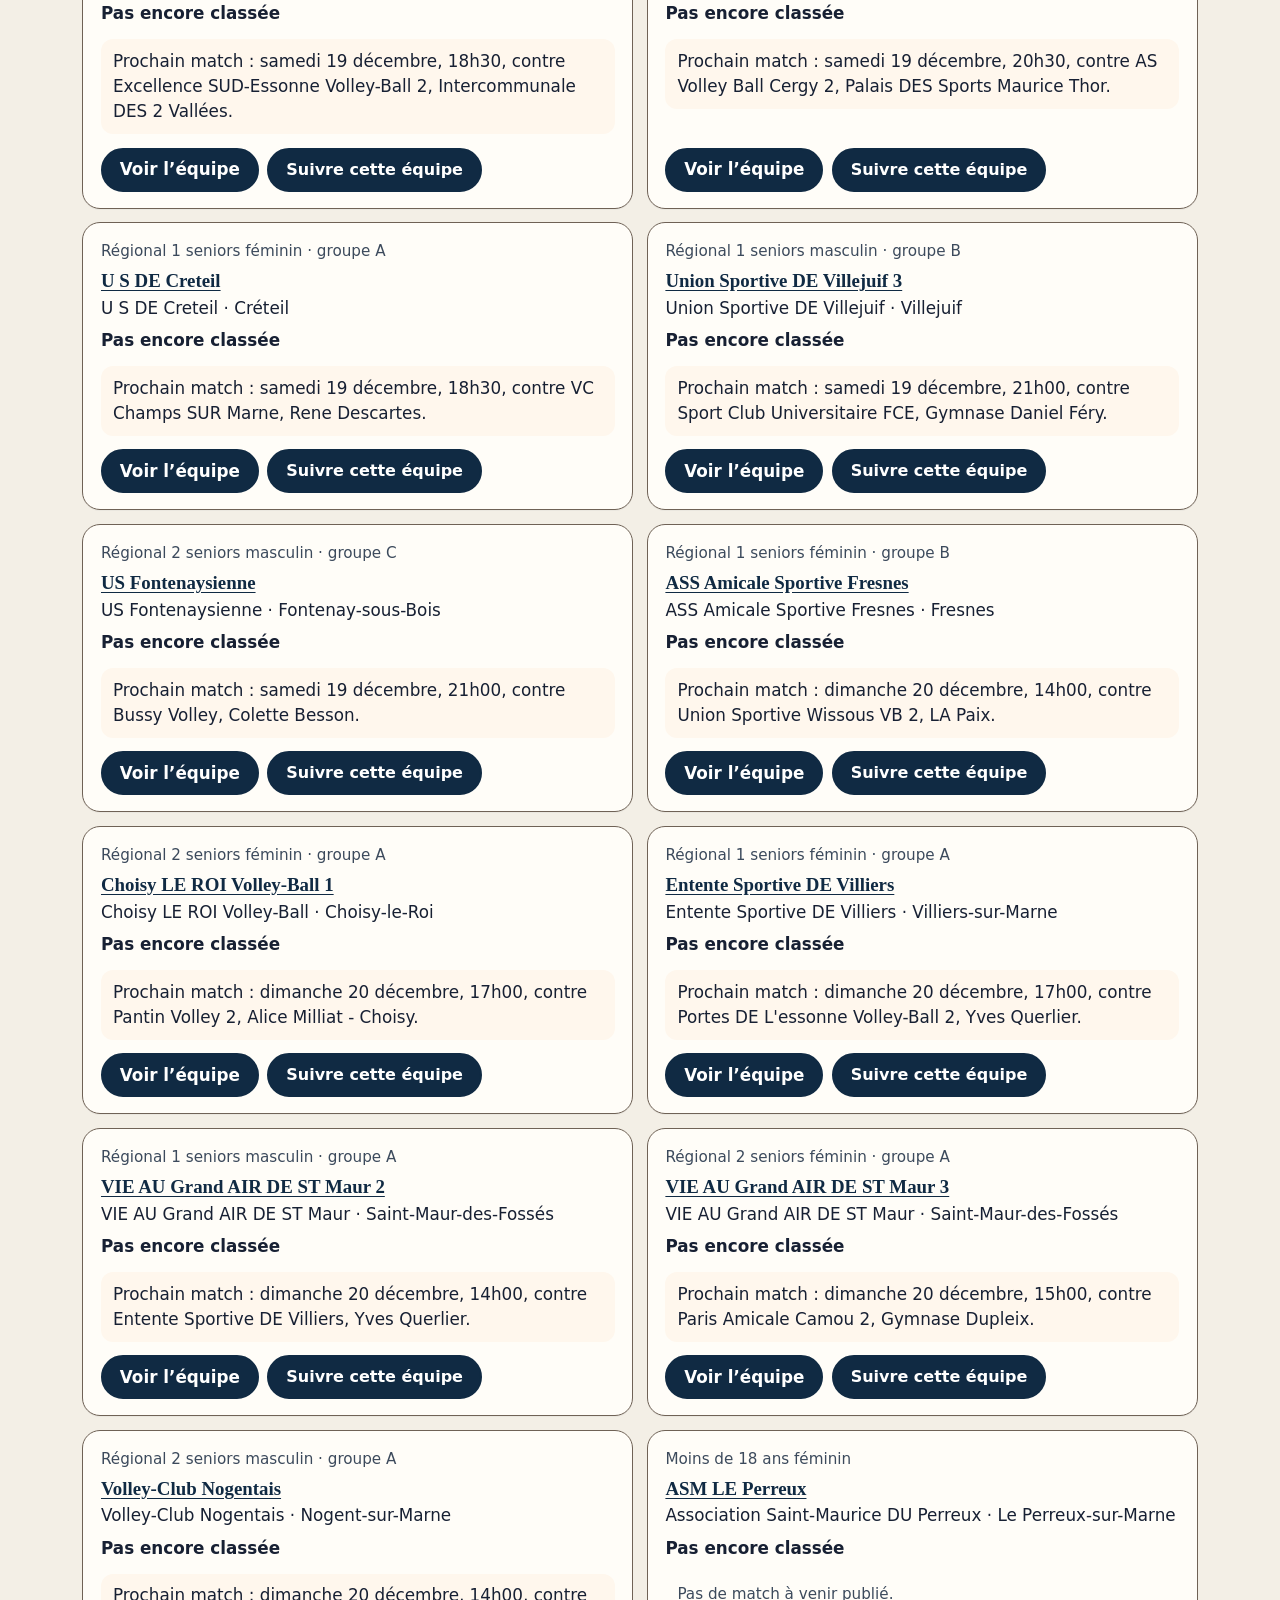
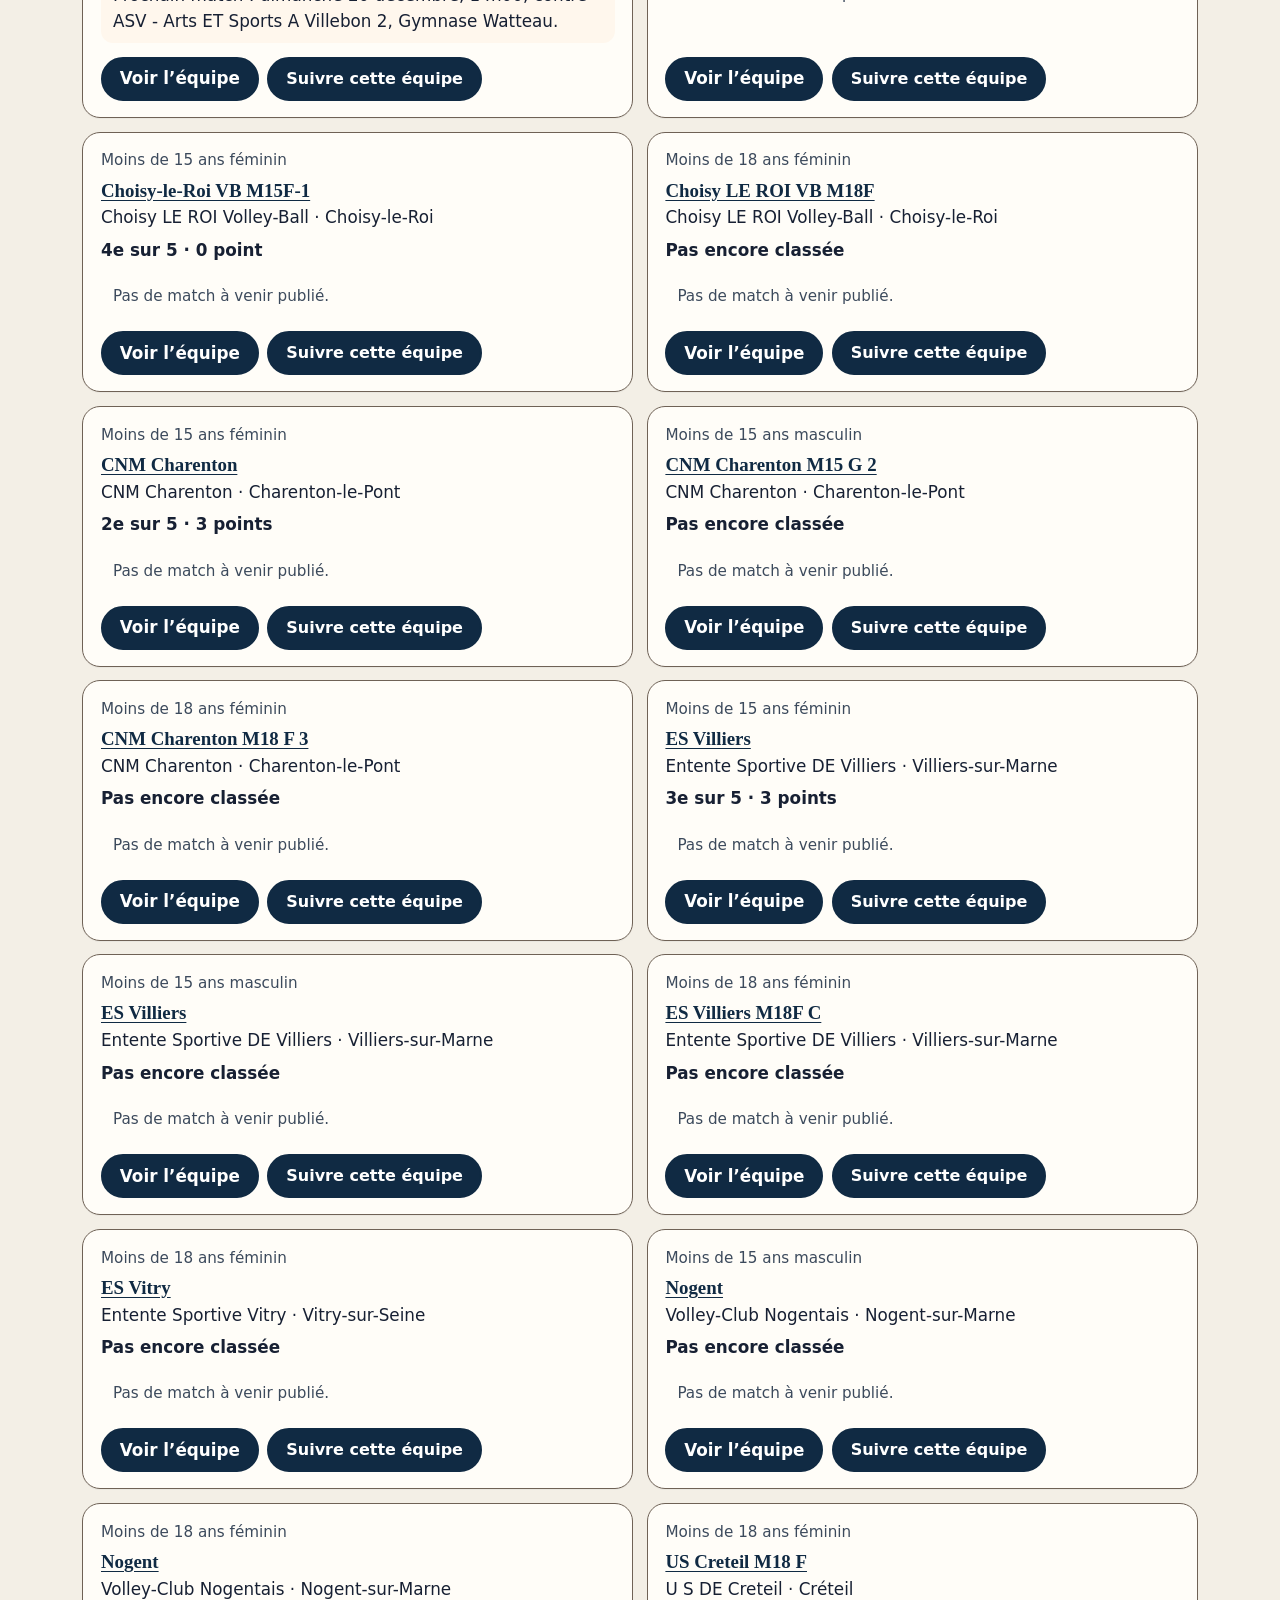
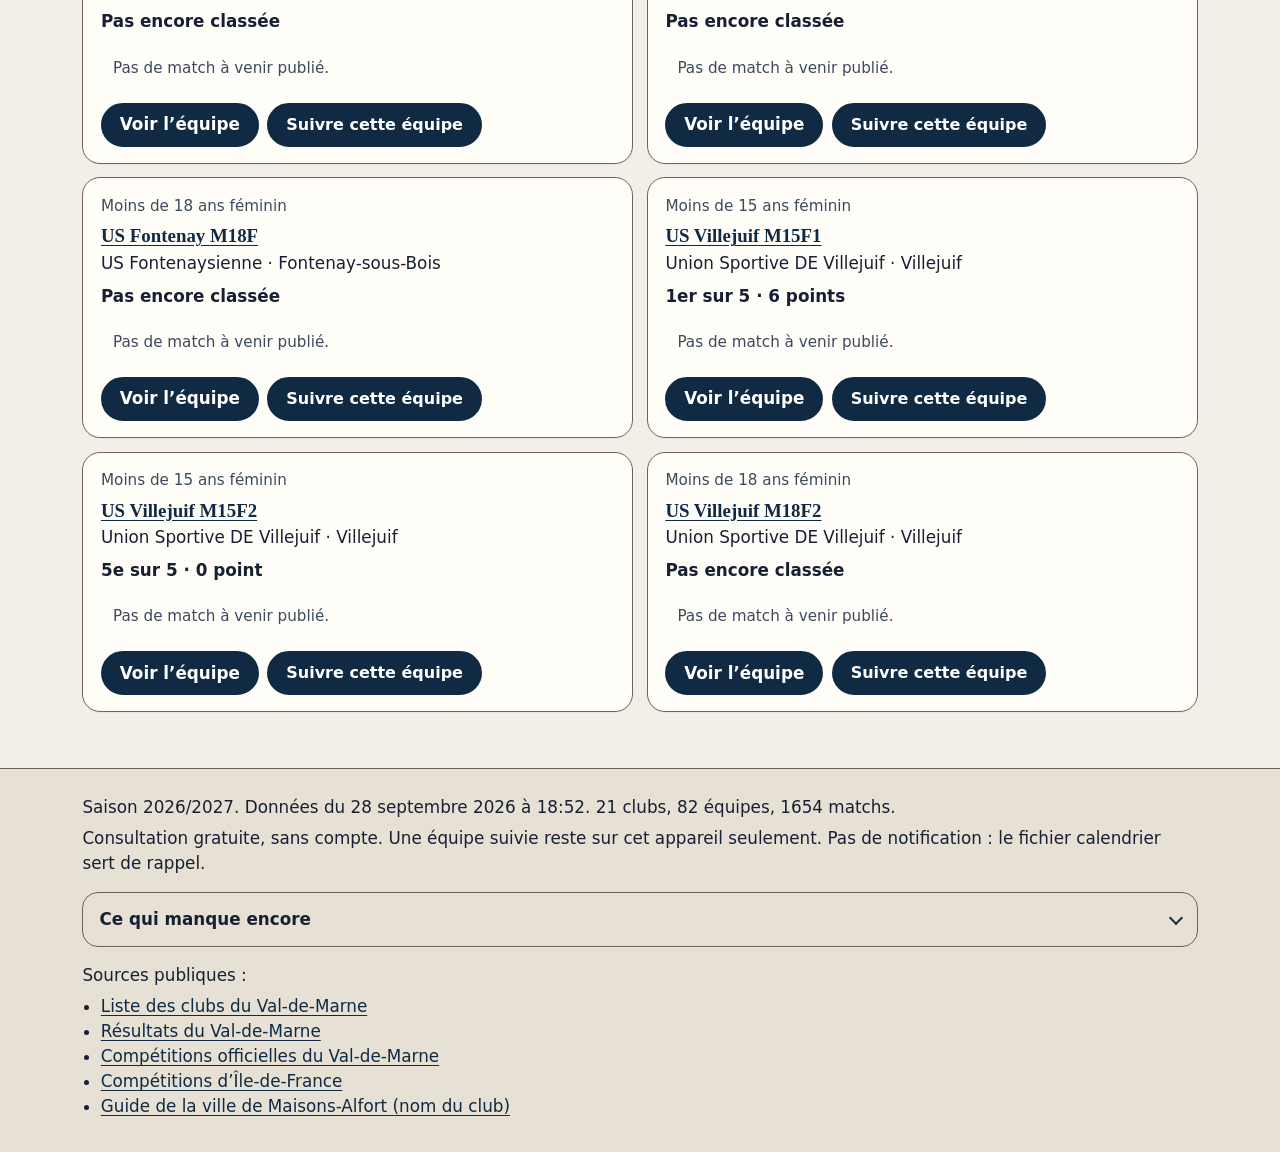
==== commit e2fab9b6: "Publier la page statique et le calendrier SM2. La consultation lit data/94.json sans Python, et le f" ====
--- a/static/index.html
+++ b/static/index.html
@@ -3,18 +3,17 @@
 <head>
   <meta charset="utf-8">
   <meta name="viewport" content="width=device-width, initial-scale=1, viewport-fit=cover">
-  <meta name="robots" content="noindex">
   <meta name="description" content="Équipes, classements et matchs de volley du Val-de-Marne. Gratuit, sans compte.">
   <meta name="theme-color" content="#102a43">
   <title>Volley 94 — équipes et matchs</title>
   <link rel="icon" href="data:image/svg+xml,%3Csvg xmlns='http://www.w3.org/2000/svg' viewBox='0 0 32 32'%3E%3Ccircle cx='16' cy='16' r='14' fill='%23102a43'/%3E%3Cpath d='M6 16h20M16 3c3.5 3.5 5.5 8 5.5 13S19.5 25.5 16 29c-3.5-3.5-5.5-8-5.5-13S12.5 6.5 16 3z' fill='none' stroke='%23f3efe6' stroke-width='1.6'/%3E%3C/svg%3E">
-  <link rel="stylesheet" href="/static/style.css">
+  <link rel="stylesheet" href="style.css">
 </head>
 <body>
   <a class="skip" href="#contenu">Aller au contenu</a>
   <header class="top">
     <div class="bar">
-      <a class="brand" href="/">
+      <a class="brand" href="#/">
         <svg class="ball" viewBox="0 0 32 32" aria-hidden="true">
           <circle cx="16" cy="16" r="14" fill="none" stroke="currentColor" stroke-width="1.6"></circle>
           <path d="M6 16h20M16 3c3.5 3.5 5.5 8 5.5 13S19.5 25.5 16 29c-3.5-3.5-5.5-8-5.5-13S12.5 6.5 16 3z" fill="none" stroke="currentColor" stroke-width="1.6"></path>
@@ -25,16 +24,17 @@
         </span>
       </a>
       <nav aria-label="Navigation">
-        <a href="/">Équipes</a>
-        <a href="/clubs">Clubs</a>
-        <a href="/#suivies">Mes équipes</a>
+        <a href="#/">Équipes</a>
+        <a href="#/clubs">Clubs</a>
+        <a href="#/suivies">Mes équipes</a>
+        <a id="lien-calendrier" href="asa-maisons-alfort-2.ics">Calendrier SM2</a>
       </nav>
     </div>
   </header>
   <main id="contenu" tabindex="-1">
     <p class="lead">Chargement des équipes…</p>
     <noscript>
-      <p>Active JavaScript pour afficher les équipes. L’application doit tourner sur cet ordinateur.</p>
+      <p>Active JavaScript pour afficher les équipes. Le calendrier des matchs d’ASA Maisons-Alfort 2 reste téléchargeable : <a href="asa-maisons-alfort-2.ics">fichier calendrier</a>.</p>
     </noscript>
   </main>
   <footer>
@@ -42,6 +42,6 @@
       <p>Consultation gratuite, sans compte. Les équipes épinglées restent sur cet appareil. Il n’y a pas de notification : pour être prévenu, ajoute le calendrier.</p>
     </div>
   </footer>
-  <script src="/static/app.js"></script>
+  <script src="app.js"></script>
 </body>
 </html>
